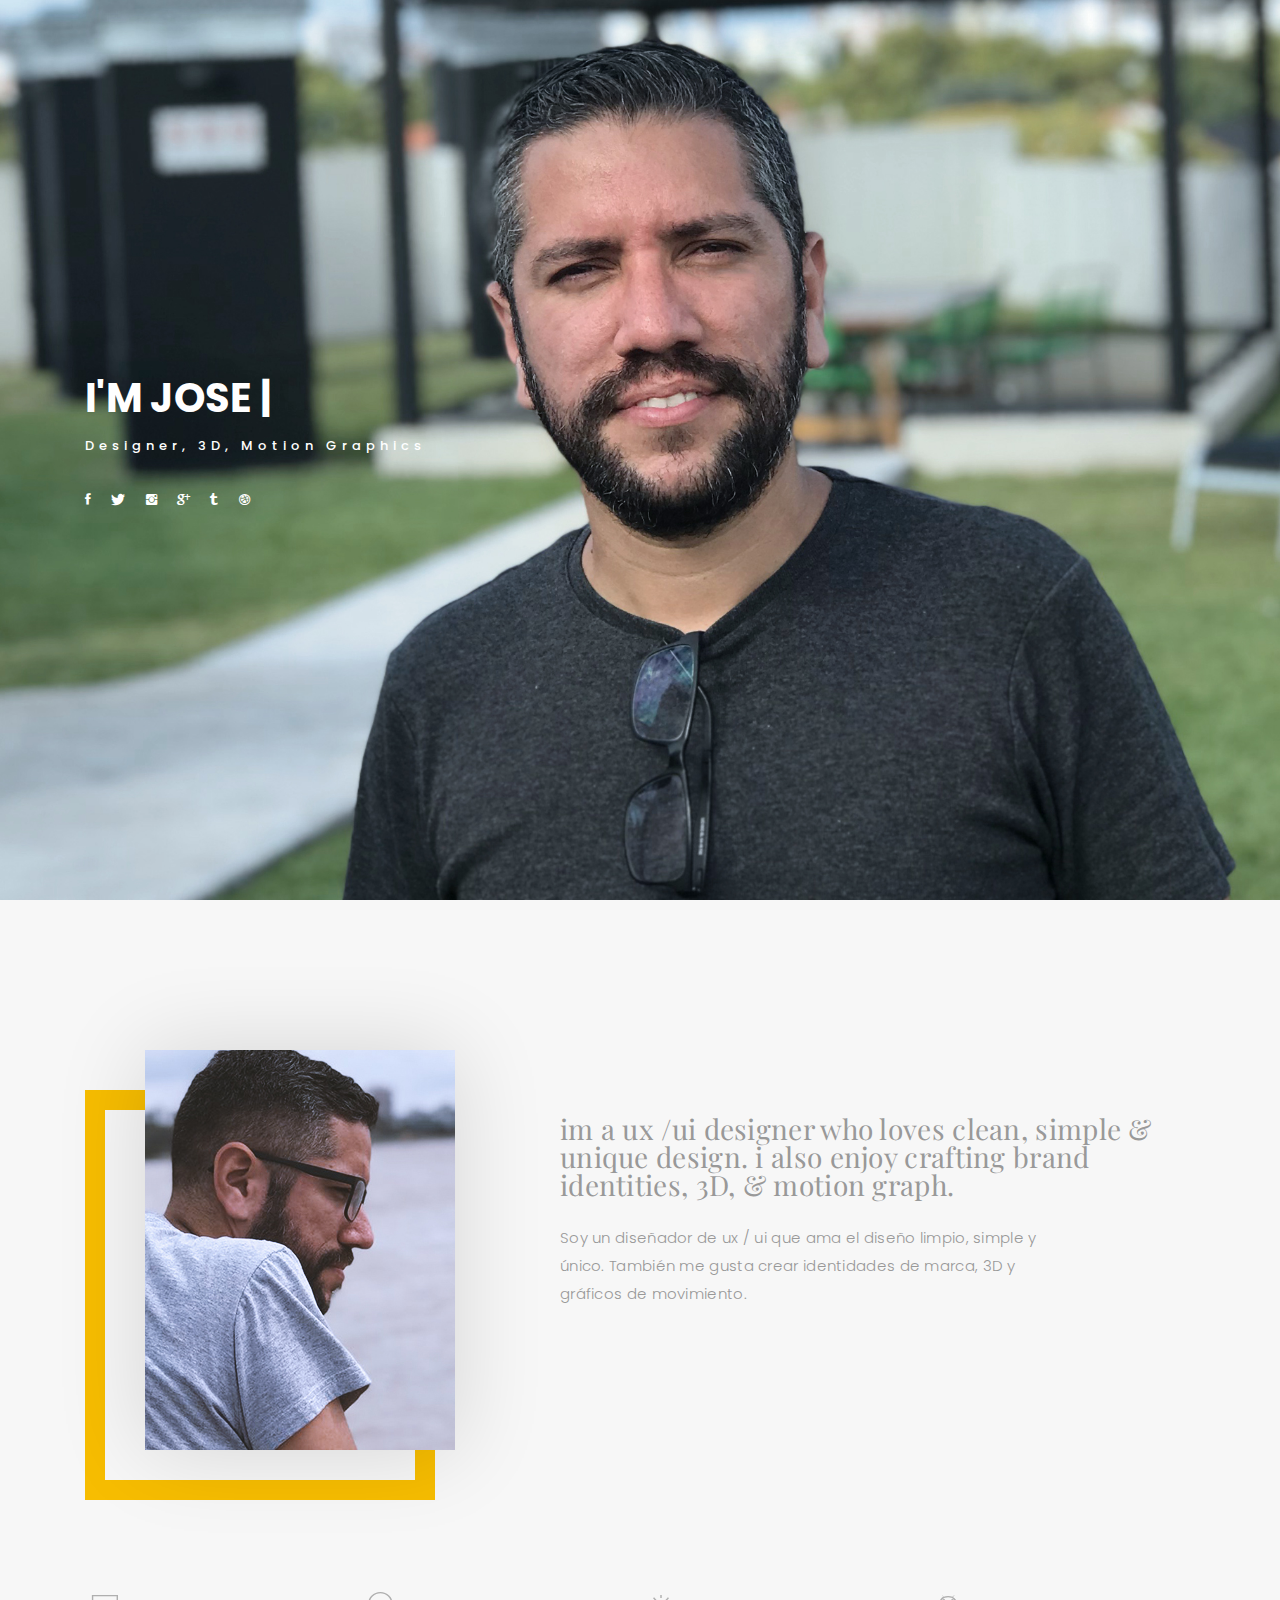
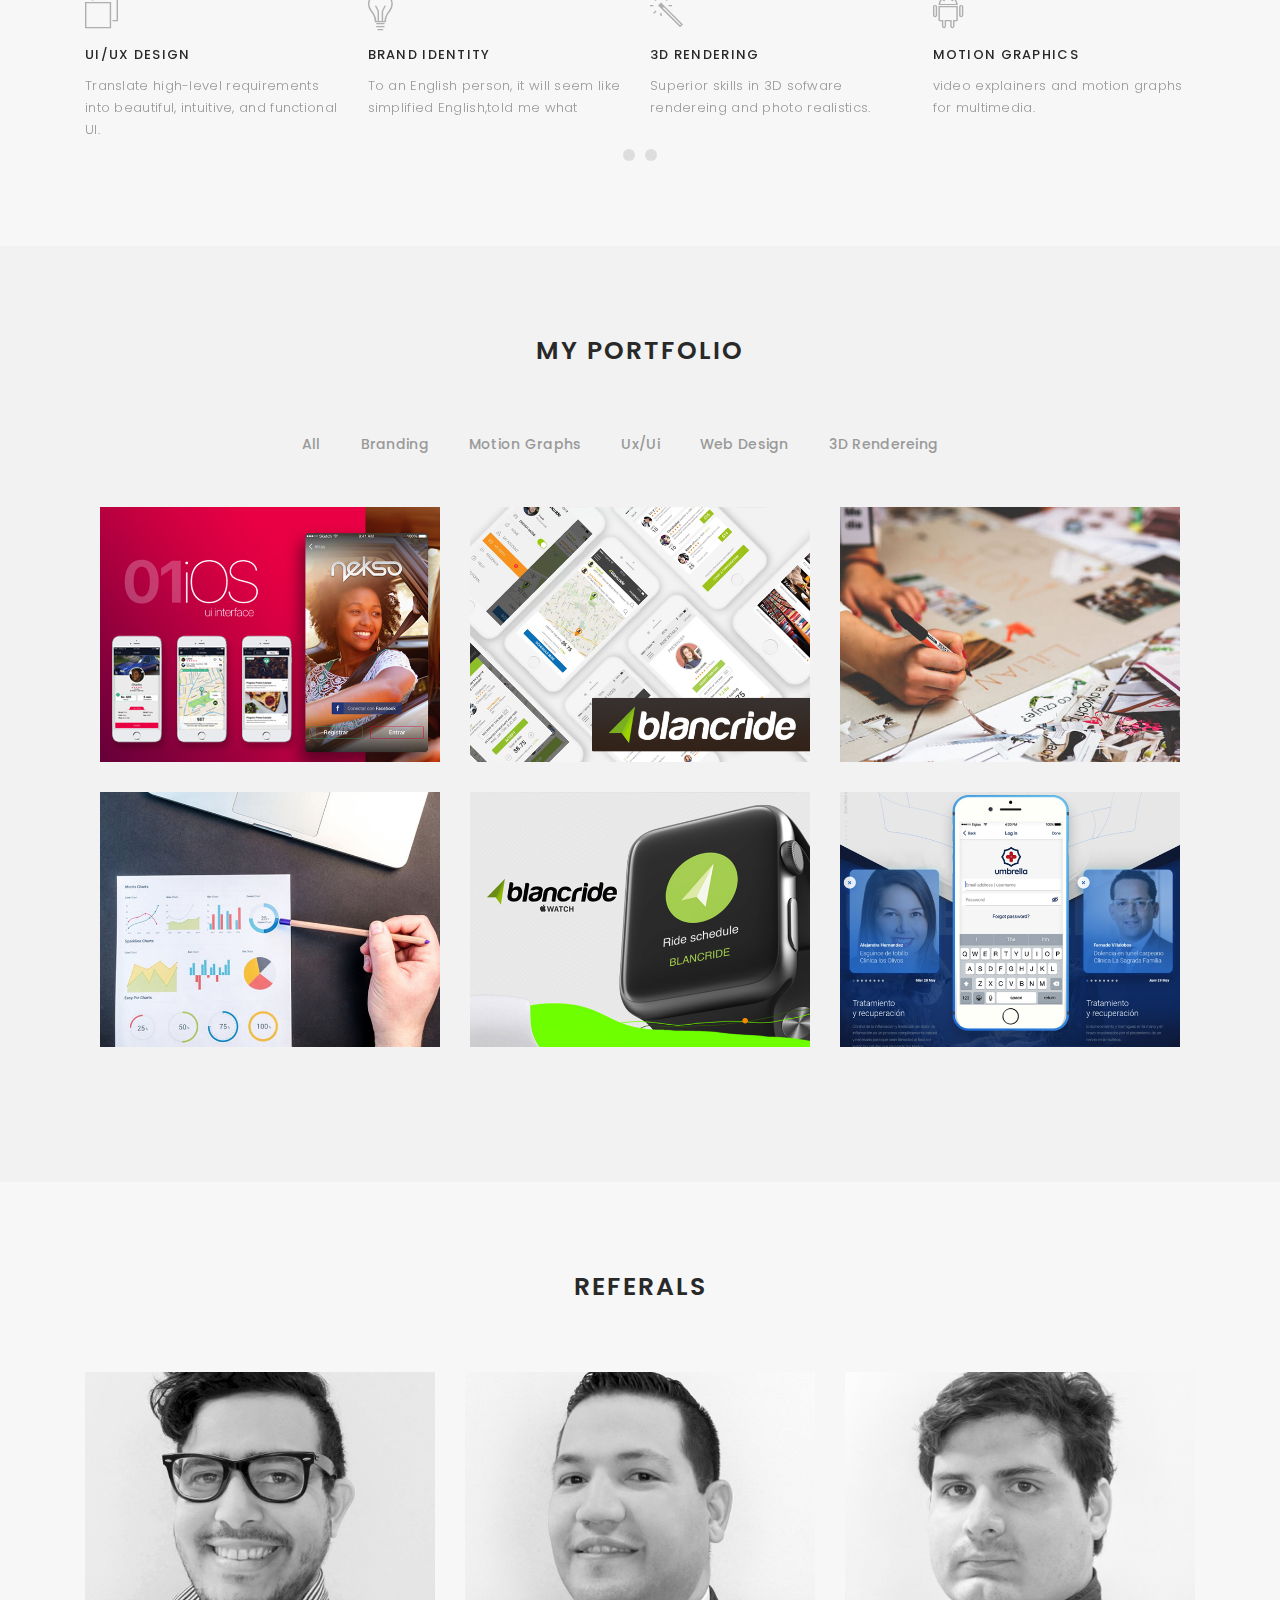
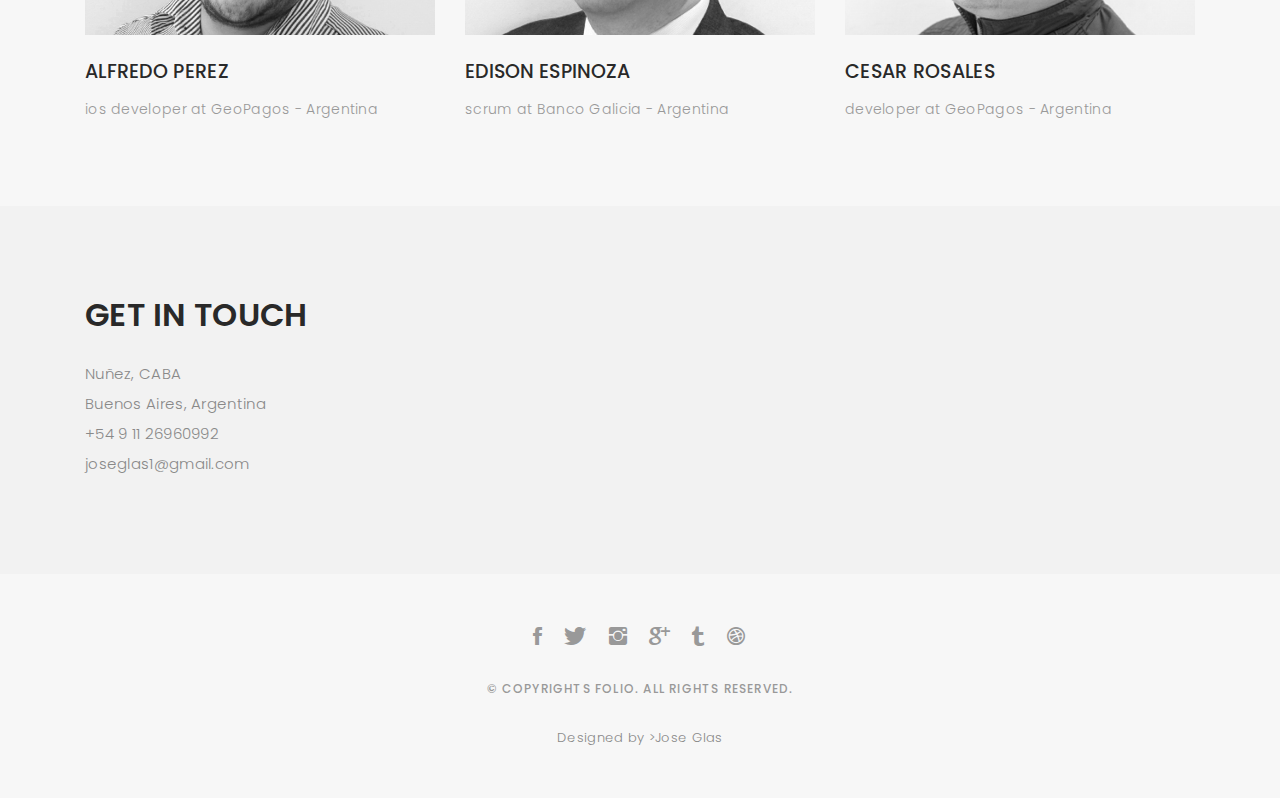
==== index.html @ 5d45247d "1" ====
<!DOCTYPE html>
<html lang="en">

<head>
  <!-- meta -->
  <meta charset="utf-8">
  <meta content="width=device-width, initial-scale=1.0" name="viewport">

  <title>Jose Glas - ::UX/UI::</title>
  <meta content="" name="keywords">
  <meta content="" name="description">

  <!-- Google Fonts -->
  <link href="https://fonts.googleapis.com/css?family=Poppins:300,300i,400,400i,500,500i,600,600i,700,700i|Playfair+Display:400,400i,700,700i,900,900i" rel="stylesheet">

  <!-- Bootstrap CSS File -->
  <link href="lib/bootstrap/css/bootstrap.min.css" rel="stylesheet">

  <!-- Libraries CSS Files -->
  <link href="lib/ionicons/css/ionicons.min.css" rel="stylesheet">
  <link href="lib/owlcarousel/assets/owl.carousel.min.css" rel="stylesheet">
  <link href="lib/magnific-popup/magnific-popup.css" rel="stylesheet">
  <link href="lib/hover/hover.min.css" rel="stylesheet">

  <!-- Main Stylesheet File -->
  <link href="css/style.css" rel="stylesheet">

  <!-- Responsive css -->
  <link href="css/responsive.css" rel="stylesheet">

  <!-- Favicon -->
  <link rel="shortcut icon" href="images/favicon.png">

  <!-- =======================================================
    Theme Name: Folio
    Theme URL: https://bootstrapmade.com/folio-bootstrap-portfolio-template/
    Author: BootstrapMade.com
    Author URL: https://bootstrapmade.com
  ======================================================= -->
</head>

<body>

  <!-- start section navbar -->
  <nav id="main-nav">
    <div class="row">
      <div class="container">

        <div class="logo">
          <a href="index.html"><img src="images/logo.png" alt="logo"></a>
        </div>

        <div class="responsive"><i data-icon="m" class="ion-navicon-round"></i></div>

        <ul class="nav-menu list-unstyled">
          <li><a href="#header" class="smoothScroll">Home</a></li>
          <li><a href="#about" class="smoothScroll">About</a></li>
          <li><a href="#portfolio" class="smoothScroll">Portfolio</a></li>
          <li><a href="#journal" class="smoothScroll">Referals</a></li>
          <li><a href="#contact" class="smoothScroll">Contact</a></li>
        </ul>

      </div>
    </div>
  </nav>
  <!-- End section navbar -->


  <!-- start section header -->
  <div id="header" class="home">

    <div class="container">
      <div class="header-content">
        <h1>I'm <span class="typed"></span></h1>
        <p>designer, 3D, motion graphics</p>

        <ul class="list-unstyled list-social">
          <li><a href="#"><i class="ion-social-facebook"></i></a></li>
          <li><a href="#"><i class="ion-social-twitter"></i></a></li>
          <li><a href="#"><i class="ion-social-instagram"></i></a></li>
          <li><a href="#"><i class="ion-social-googleplus"></i></a></li>
          <li><a href="#"><i class="ion-social-tumblr"></i></a></li>
          <li><a href="#"><i class="ion-social-dribbble"></i></a></li>
        </ul>
      </div>
    </div>
  </div>
  <!-- End section header -->


  <!-- start section about us -->
  <div id="about" class="paddsection">
    <div class="container">
      <div class="row justify-content-between">

        <div class="col-lg-4 ">
          <div class="div-img-bg">
            <div class="about-img">
              <img src="images/me.jpg" class="img-responsive" alt="me">
            </div>
          </div>
        </div>

        <div class="col-lg-7">
          <div class="about-descr">

            <p class="p-heading">im a ux /ui designer  who loves clean, simple & unique design. i also enjoy crafting brand identities, 3D, & motion graph. </p>
            <p class="separator">Soy un diseñador de ux / ui que ama el diseño limpio, simple y único. También me gusta crear identidades de marca, 3D y gráficos de movimiento.</p>

          </div>

        </div>
      </div>
    </div>
  </div>
  <!-- end section about us -->


  <!-- start section services -->
  <div id="services">
    <div class="container">

        <div class="services-carousel owl-theme">

          <div class="services-block">

            <i class="ion-ios-browsers-outline"></i>
            <span>UI/UX DESIGN</span>
            <p class="separator">Translate high-level requirements into beautiful, intuitive, and functional UI. </p>

          </div>

          <div class="services-block">

            <i class="ion-ios-lightbulb-outline"></i>
            <span>BRAND IDENTITY</span>
            <p class="separator">To an English person, it will seem like simplified English,told me what </p>

          </div>

          <div class="services-block">

            <i class="ion-ios-color-wand-outline"></i>
            <span>3D RENDERING</span>
            <p class="separator">Superior skills in 3D sofware rendereing and photo realistics. </p>

          </div>

          <div class="services-block">

            <i class="ion-social-android-outline"></i>
            <span>MOTION GRAPHICS</span>
            <p class="separator">video explainers and motion graphs for multimedia. </p>

          </div>

          <div class="services-block">

            <i class="ion-ios-analytics-outline"></i>
            <span>INDUSTRIAL DESIGN</span>
            <p class="separator"> Pieces of visual design prototypes and more. </p>

          <!-- </div>

          <div class="services-block">

            <i class="ion-ios-camera-outline"></i>
            <span>PHOTOGRAPHY</span>
            <p class="separator">To an English person, it will seem like simplified English,told me what </p> -->

          </div>

        </div>

    </div>

  </div>
  <!-- end section services -->


  <!-- start section portfolio -->
  <div id="portfolio" class="text-center paddsection">

    <div class="container">
      <div class="section-title text-center">
        <h2>My Portfolio</h2>
      </div>
    </div>

    <div class="container">
      <div class="row">
        <div class="col-md-12">

          <div class="portfolio-list">

            <ul class="nav list-unstyled" id="portfolio-flters">
              <li class="filter filter-active" data-filter=".all">all</li>
              <li class="filter" data-filter=".branding">branding</li>
              <li class="filter" data-filter=".mockups">motion graphs</li>
              <li class="filter" data-filter=".uikits">ux/ui</li>
              <li class="filter" data-filter=".webdesign">web design</li>
              <li class="filter" data-filter=".photography">3D rendereing</li>
            </ul>

          </div>

          <div class="portfolio-container">

            <div class="col-lg-4 col-md-6 portfolio-thumbnail all branding uikits webdesign">
              <a class="popup-img" href="images/portfolio/1.jpg">
                <img src="images/portfolio/1.jpg" alt="img">
              </a>
            </div>

            <div class="col-lg-4 col-md-6 portfolio-thumbnail all mockups uikits photography">
              <a class="popup-img" href="images/portfolio/2.jpg">
                <img src="images/portfolio/2.jpg"  alt="img">
              </a>
            </div>

            <div class="col-lg-4 col-md-6 portfolio-thumbnail all branding webdesig photographyn">
              <a class="popup-img" href="images/portfolio/3.jpg">
                <img src="images/portfolio/3.jpg" alt="img">
              </a>
            </div>

            <div class="col-lg-4 col-md-6 portfolio-thumbnail all mockups webdesign photography">
              <a class="popup-img" href="images/portfolio/4.jpg">
                <img src="images/portfolio/4.jpg" alt="img">
              </a>
            </div>

            <div class="col-lg-4 col-md-6 portfolio-thumbnail all branding uikits photography">
              <a class="popup-img" href="images/portfolio/5.jpg">
                <img src="images/portfolio/5.jpg" alt="img">
              </a>
            </div>

            <div class="col-lg-4 col-md-6 portfolio-thumbnail all mockups uikits webdesign">
              <a class="popup-img" href="images/portfolio/6.jpg">
                <img src="images/portfolio/6.jpg" alt="img">
              </a>
            </div>

          </div>
        </div>
      </div>
    </div>

  </div>
  <!-- End section portfolio -->


  <!-- start section journal -->
  <div id="journal" class="text-left paddsection">

    <div class="container">
      <div class="section-title text-center">
        <h2>REFERALS</h2>
      </div>
    </div>

    <div class="container">
      <div class="journal-block">
        <div class="row">

          <div class="col-lg-4 col-md-6">
            <div class="journal-info">

              <a href="blog-single.html"><img src="images/blog-post-1.jpg" class="img-responsive" alt="img"></a>

              <div class="journal-txt">

                <h4><a href="blog-single.html">ALFREDO PEREZ</a></h4>
                <p class="separator">ios developer at GeoPagos - Argentina
                </p>

              </div>

            </div>
          </div>

          <div class="col-lg-4 col-md-6">
            <div class="journal-info">

              <a href="blog-single.html"><img src="images/blog-post-2.jpg" class="img-responsive" alt="img"></a>

              <div class="journal-txt">

                <h4><a href="blog-single.html">EDISON ESPINOZA</a></h4>
                <p class="separator">scrum at Banco Galicia - Argentina
                </p>

              </div>

            </div>
          </div>

          <div class="col-lg-4 col-md-6">
            <div class="journal-info">

              <a href="blog-single.html"><img src="images/blog-post-3.jpg" class="img-responsive" alt="img"></a>

              <div class="journal-txt">

                <h4><a href="blog-single.html">CESAR ROSALES</a></h4>
                <p class="separator">developer at GeoPagos - Argentina
                </p>

              </div>

            </div>
          </div>

        </div>
      </div>
    </div>

  </div>
  <!-- End section journal -->


  <!-- start sectoion contact -->
  <div id="contact" class="paddsection">
    <div class="container">
      <div class="contact-block1">
        <div class="row">

          <div class="col-lg-6">
            <div class="contact-contact">

              <h2 class="mb-30">GET IN TOUCH</h2>

              <ul class="contact-details">
                <li><span>Nuñez, CABA</span></li>
                <li><span>Buenos Aires, Argentina </span></li>
                <li><span>+54 9 11 26960992</span></li>
                <li><span>joseglas1@gmail.com</span></li>
              </ul>

            </div>
          </div>

          <!-- <div class="col-lg-6">
            <form action="" method="post" role="form" class="contactForm">
              <div class="row">

                <div id="sendmessage">Your message has been sent. Thank you!</div>
                <div id="errormessage"></div>

                <div class="col-lg-6">
                  <div class="form-group contact-block1">
                    <input type="text" name="name" class="form-control" id="name" placeholder="Your Name" data-rule="minlen:4" data-msg="Please enter at least 4 chars" />
                    <div class="validation"></div>
                  </div>
                </div>

                <div class="col-lg-6">
                  <div class="form-group">
                    <input type="email" class="form-control" name="email" id="email" placeholder="Your Email" data-rule="email" data-msg="Please enter a valid email" />
                    <div class="validation"></div>
                  </div>
                </div>

                <div class="col-lg-12">
                  <div class="form-group">
                    <input type="text" class="form-control" name="subject" id="subject" placeholder="Subject" data-rule="minlen:4" data-msg="Please enter at least 8 chars of subject" />
                    <div class="validation"></div>
                  </div>
                </div>

                <div class="col-lg-12">
                  <div class="form-group">
                    <textarea class="form-control" name="message" rows="12" data-rule="required" data-msg="Please write something for us" placeholder="Message"></textarea>
                    <div class="validation"></div>
                  </div>
                </div>

                <div class="col-lg-12">
                  <input type="submit" class="btn btn-defeault btn-send" value="Send message">
                </div> -->

              </div>
            </form>
          </div>
        </div>
      </div>
    </div>
  </div>
  <!-- start sectoion contact -->


  <!-- start section footer -->
  <div id="footer" class="text-center">
    <div class="container">
      <div class="socials-media text-center">

        <ul class="list-unstyled">
          <li><a href="#"><i class="ion-social-facebook"></i></a></li>
          <li><a href="#"><i class="ion-social-twitter"></i></a></li>
          <li><a href="#"><i class="ion-social-instagram"></i></a></li>
          <li><a href="#"><i class="ion-social-googleplus"></i></a></li>
          <li><a href="#"><i class="ion-social-tumblr"></i></a></li>
          <li><a href="#"><i class="ion-social-dribbble"></i></a></li>
        </ul>

      </div>

      <p>&copy; Copyrights Folio. All rights reserved.</p>

      <div class="credits">
        <!--
          All the links in the footer should remain intact.
          You can delete the links only if you purchased the pro version.
          Licensing information: https://bootstrapmade.com/license/
          Purchase the pro version with working PHP/AJAX contact form: https://bootstrapmade.com/buy/?theme=Folio
        -->
        Designed by >Jose Glas</a>
      </div>

    </div>
  </div>
  <!-- End section footer -->

  <!-- JavaScript Libraries -->
  <script src="lib/jquery/jquery.min.js"></script>
  <script src="lib/jquery/jquery-migrate.min.js"></script>
  <script src="lib/bootstrap/js/bootstrap.bundle.min.js"></script>
  <script src="lib/typed/typed.js"></script>
  <script src="lib/owlcarousel/owl.carousel.min.js"></script>
  <script src="lib/magnific-popup/magnific-popup.min.js"></script>
  <script src="lib/isotope/isotope.pkgd.min.js"></script>

  <!-- Contact Form JavaScript File -->
  <script src="contactform/contactform.js"></script>

  <!-- Template Main Javascript File -->
  <script src="js/main.js"></script>

</body>

</html>
---- css/style.css ----
/*
  Theme Name: Folio
  Theme URL: https://bootstrapmade.com/folio-bootstrap-portfolio-template/
  Author: BootstrapMade.com
  Author URL: https://bootstrapmade.com
*/

/*  General Styling
/*-----------------------------------------------------------------------------------*/

body {
  background: #f2f2f2;
  color: #898989;
  font-family: 'Poppins', helvetica;
  font-size: 15px;
  font-weight: 300;
  line-height: 20px;
  letter-spacing: 0.02em;
  overflow-x: hidden;
  margin: 0 auto;
  padding: 0;
  -moz-box-sizing: border-box;
  -ms-box-sizing: border-box;
  -o-box-sizing: border-box;
  -webkit-box-sizing: border-box;
  box-sizing: border-box;
}

h1, h2, h3, h4, h5, h6 {
  margin: 0;
}

h2 {
  color: #292929;
  font-weight: 600;
}

h4 {
  color: #292929;
  font-size: 14px;
  font-weight: 600;
}

a {
  color: #292929;
  text-decoration: none !important;
  -moz-transition: all 0.5s ease-in-out 0s;
  -ms-transition: all 0.5s ease-in-out 0s;
  -o-transition: all 0.5s ease-in-out 0s;
  -webkit-transition: all 0.5s ease-in-out 0s;
  transition: all 0.5s ease-in-out 0s;
}

a:hover {
  -moz-transition: all 0.5s ease-in-out 0s;
  -ms-transition: all 0.5s ease-in-out 0s;
  -o-transition: all 0.5s ease-in-out 0s;
  -webkit-transition: all 0.5s ease-in-out 0s;
  transition: all 0.5s ease-in-out 0s;
}

a:hover, a:focus {
  color: f7bd01e;
  text-decoration: underline;
}

nav ul li a {
  padding: 2px 0 0 0;
  position: relative;
  display: block;
  font-size: 12px;
  color: #999999;
  letter-spacing: 0.1em;
  font-weight: 500;
  line-height: 14px;
  text-transform: uppercase;
  -moz-transition: all 0.5s ease-in-out 0s;
  -ms-transition: all 0.5s ease-in-out 0s;
  -o-transition: all 0.5s ease-in-out 0s;
  -webkit-transition: all 0.5s ease-in-out 0s;
  transition: all 0.5s ease-in-out 0s;
}

p {
  margin: 25px 0;
  padding: 0;
  font-size: 15px;
  color: #999999;
  line-height: 28px;
}

::-moz-selection {
  background: f7bd01e;
  color: #fff;
}

::selection {
  background: f7bd01e;
  color: #fff;
}

.btn {
  background: #333;
  border: medium none;
  border-radius: 0;
  color: #fff;
  font-size: 12px;
  height: 50px;
  line-height: 50px;
  padding: 0 30px;
  text-transform: uppercase;
}

.btn:hover, .btn:focus {
  color: #fff;
}

.padDiv {
  padding: 30px 20px;
}

.section-title {
  margin-bottom: 70px;
}

.section-title h2 {
  font-size: 25px;
  letter-spacing: 2px;
  text-transform: uppercase;
}

.form-control {
  background-color: transparent;
  border: 1px solid #999;
  border-radius: 0;
  color: #999999;
  font-size: 12px;
  font-weight: 500;
  height: 50px;
  letter-spacing: 0.1em;
  padding-left: 10px;
  margin: 0 0 25px 0;
  line-height: 14px;
  text-transform: uppercase;
}

.form-control:focus {
  box-shadow: none;
  outline: 0 none;
}

.paddsection {
  padding-top: 90px;
  padding-bottom: 90px;
}

.paddsections {
  padding-top: 90px;
  padding-bottom: 90px !important;
}

.hvr-shutter-in-horizontal::before {
  background: #333;
}

.hvr-shutter-in-horizontal:hover {
  background: f7bd01e;
}

.mb-30 {
  margin-bottom: 30px;
}

/*-----------------------------------------------------------------------------------*/
/*  Navbar Top
/*-----------------------------------------------------------------------------------*/

nav {
  position: fixed;
  background: #fff;
  z-index: 1000;
  width: 100%;
  padding: 20px;
  display: none;
  -webkit-box-shadow: 0px 2px 92px 0px rgba(0, 0, 0, 0.18);
  -moz-box-shadow: 0px 2px 92px 0px rgba(0, 0, 0, 0.18);
  box-shadow: 0px 2px 92px 0px rgba(0, 0, 0, 0.18);
}

.nav-menu {
  float: right;
  line-height: 32px;
  margin-bottom: 0;
  padding-top: 16px;
}

nav ul li {
  float: left;
  margin-right: 15px;
  font-family: 'Poppins', sans-serif;
  font-size: 14px;
  margin-left: 40px;
}

nav ul li a {
  padding: 2px 0 0 0;
  position: relative;
  display: block;
  font-size: 14px;
  color: #999999;
  font-family: 'Poppins', helvetica;
  font-weight: 500;
  line-height: 16px;
  text-transform: uppercase;
  letter-spacing: 0.02em;
  text-transform: capitalize;
}

.logo {
  float: left;
}

.logo img {
  width: 100px;
  height: 60px;
}

.responsive {
  display: none;
  font-size: 23px;
}

.active {
  color: #afafaf;
}

/*----------------------------------------------------------------------------------*/
/*  Header
/*-----------------------------------------------------------------------------------*/

#header {
  background: url("../images/home-bg.jpg") repeat scroll center center / cover;
  height: 100vh;
  width: 100%;
}


#header .header-content {
  height: 100vh;
  text-align: left;
  width: 100%;
  display: flex;
  justify-content: center;
  flex-direction: column;
}

.header-content h1 {
  font-size: 40px;
  font-weight: 700;
  margin-bottom: 10px;
  text-transform: uppercase;
  color: #fff;
}

.header-content p {
  font-size: 13px;
  letter-spacing: 5px;
  margin-top: 0;
  margin-bottom: 30px;
  text-transform: capitalize;
  color: #fff;
  font-weight: 500;
}

.header-content .list-social li {
  float: left;
  margin-right: 20px;
}

.header-content .list-social li i {
  color: #fff;
  font-size: 15px;
}

/*-----------------------------------------------------------------------------------*/
/*  Aout-us
/*-----------------------------------------------------------------------------------*/

#about {
  width: 100%;
  height: auto;
  background: #f7f7f7;
  padding-top: 190px;
}

#about .div-img-bg {
  padding-bottom: 30px;
  border: 20px solid #f7bd01;
}

#about .div-img-bg .about-img img {
  width: 100%;
  box-shadow: 0px 0px 85px 0px rgba(0, 0, 0, 0.14);
  margin-top: -60px;
  margin-left: 40px;
  height: 400px;
  object-fit: cover;
}

#about .about-descr .p-heading {
  font-family: 'Playfair Display', serif;
  font-size: 28px;
  text-align: left;
}

#about .about-descr .separator {
  max-width: 80%;
  margin-bottom: 0;
  text-align: left;
}

/*-----------------------------------------------------------------------------------*/
/*   Services
/*-----------------------------------------------------------------------------------*/

#services {
  background: #f7f7f7;
  position: relative;
  padding-bottom: 80px;
}

.owl-item {
  float: left;
}
.services-block span {
  margin: 10px 0;
  position: relative;
  font-size: 13px;
  color: #292929;
  letter-spacing: 0.1em;
  font-weight: 500;
  text-transform: uppercase;
  display: block;
}

.services-block .separator {
  margin: 0;
  font-size: 13px;
  line-height: 22px;
}

.services-block i {
  font-size: 44px;
  color: f7bd01e;
  line-height: 44px;
}


.services-carousel  .owl-stage-outer {
  overflow: hidden;
}

.services-carousel .owl-dots {
  margin-top: 5px;
  text-align: center;
}

.services-carousel .owl-dot {
  display: inline-block;
  margin: 0 5px;
  width: 12px !important;
  height: 12px !important;
  border-radius: 50%;
  border: 0;
  padding: 0 !important;
  background-color: #ddd;
  cursor: pointer;
}

.services-carousel .owl-dot.active {
  background-color: f7bd01e;
}

.owl-nav {
  display: none;
}


/*-----------------------------------------------------------------------------------*/
/*  Portfolio
/*-----------------------------------------------------------------------------------*/

#portfolio {
  position: relative;
  padding-bottom: 50px;
}

#portfolio .portfolio-list {
  margin-bottom: 50px;
}

#portfolio .portfolio-list .nav {
  display: inline-block;
  margin: 0;
}

#portfolio .portfolio-list .nav li {
  margin: 0 40px 0 0;
  float: left;
  font-size: 14px;
  color: #999999;
  line-height: 16px;
  cursor: pointer;
  font-family: 'Poppins', helvetica;
  font-weight: 500;
  letter-spacing: 0.02em;
  text-transform: capitalize;
  -moz-transition: all 0.5s ease-in-out 0s;
  -ms-transition: all 0.5s ease-in-out 0s;
  -o-transition: all 0.5s ease-in-out 0s;
  -webkit-transition: all 0.5s ease-in-out 0s;
  transition: all 0.5s ease-in-out 0s;
}

#portfolio .portfolio-list .nav li:hover, #portfolio .portfolio-list .nav li.filter-active  {
  color: f7bd01e;
  -moz-transition: all 0.5s ease-in-out 0s;
  -ms-transition: all 0.5s ease-in-out 0s;
  -o-transition: all 0.5s ease-in-out 0s;
  -webkit-transition: all 0.5s ease-in-out 0s;
  transition: all 0.5s ease-in-out 0s;
}

#portfolio .portfolio-container {
  display: inline-block;
  margin-bottom: 50px;
  width: 100%;
}

.portfolio-thumbnail {
  margin-bottom: 30px;
  overflow: hidden;
}

.portfolio-thumbnail img {
  max-width: 100%;
}

/*-----------------------------------------------------------------------------------*/
/*  Journal
/*-----------------------------------------------------------------------------------*/

#journal,  #journal-blog {
  height: auto;
  width: 100%;
  background: #f7f7f7;
  padding-bottom: 60px;
  position: relative;
}

#journal-blog {
  background: #fff;
  padding-bottom: 30px;
}

#journal .journal-block {
  display: inline-block;
  height: auto;
  width: 100%;
}

#journal .journal-block .journal-info {
  position: relative;
}

.journal-block .journal-info img {
  max-width: 100%;
}

.journal-block .journal-info .journal-txt {
  padding: 25px 0px;
  position: relative;
}

.journal-block .journal-info .journal-txt h4 a {
  display: block;
  font-size: 19px;
  line-height: 24px;
  margin: 0 0 13px 0;
  font-weight: 500;
  color: #292929;
  -moz-transition: all 0.5s ease-in-out 0s;
  -ms-transition: all 0.5s ease-in-out 0s;
  -o-transition: all 0.5s ease-in-out 0s;
  -webkit-transition: all 0.5s ease-in-out 0s;
  transition: all 0.5s ease-in-out 0s;
}

.journal-block .journal-info .journal-txt h4 a:hover {
  color: f7bd01e;
  -moz-transition: all 0.5s ease-in-out 0s;
  -ms-transition: all 0.5s ease-in-out 0s;
  -o-transition: all 0.5s ease-in-out 0s;
  -webkit-transition: all 0.5s ease-in-out 0s;
  transition: all 0.5s ease-in-out 0s;
}

.journal-block .journal-info .journal-txt p {
  margin: 0;
  font-size: 14px;
  line-height: 24px;
}

/*-----------------------------------------------------------------------------------*/
/*  Contact
/*-----------------------------------------------------------------------------------*/

#contact {
  height: auto;
  width: 100%;
}

.contact-details {
  list-style: none;
  margin: 0;
  padding: 0;
}

.contact-details li {
  padding-bottom: 10px;
}

#contact input, #contact textarea {
  width: 100%;
}


#contact  #sendmessage {
  color: #18d26e;
  border: 1px solid #18d26e;
  display: none;
  text-align: center;
  padding: 15px;
  font-weight: 600;
  margin: 15px;
}

#contact  #errormessage {
  color: red;
  display: none;
  border: 1px solid red;
  text-align: center;
  padding: 15px;
  font-weight: 600;
  margin: 15px;
}

#contact #sendmessage.show, #contact #errormessage.show, #contact .show {
  display: block;
}

#contact .validation {
  color: red;
  display: none;
  margin: 0 0 20px;
  font-weight: 400;
  font-size: 13px;
}

/*-----------------------------------------------------------------------------------*/
/*  Footer
/*-----------------------------------------------------------------------------------*/

#footer {
  background: #f7f7f7;
  padding-top: 50px;
  padding-bottom: 50px;
}

#footer .socials-media {
  width: 100%;
}

#footer .socials-media ul {
  display: inline-block;
  float: none;
  margin: 0 0 20px 0;
}

#footer .socials-media ul li {
  float: left;
  margin-left: 10px;
  margin-right: 10px;
}

#footer .socials-media ul li a {
  font-size: 24px;
  color: #999;
  letter-spacing: 0.1em;
  font-weight: 500;
  background: transparent;
  text-transform: uppercase;
  -moz-transition: all 0.5s ease-in-out 0s;
  -ms-transition: all 0.5s ease-in-out 0s;
  -o-transition: all 0.5s ease-in-out 0s;
  -webkit-transition: all 0.5s ease-in-out 0s;
  transition: all 0.5s ease-in-out 0s;
}

#footer .socials-media ul li a:hover {
  color: #f7bd01;
  -moz-transition: all 0.5s ease-in-out 0s;
  -ms-transition: all 0.5s ease-in-out 0s;
  -o-transition: all 0.5s ease-in-out 0s;
  -webkit-transition: all 0.5s ease-in-out 0s;
  transition: all 0.5s ease-in-out 0s;
}

#footer p {
  font-size: 12px;
  letter-spacing: 0.1em;
  font-weight: 500;
  margin-top: 0;
  text-transform: uppercase;
}

.credits {
  font-size: 13px;
}
---- css/responsive.css ----
/** Width between 1200x to 0
 *  ~~~~~~~~~~~~~~~~~~~~~~~~~~~~~~~~~~~~
 */

@media (min-width: 1200px) {

}

/** Width between 992px to 1199px
 *  ~~~~~~~~~~~~~~~~~~~~~~~~~~~~~~~~~~~~
 */

@media (min-width: 992px) and (max-width: 1199px) {

}

/** Width between 768px to 991px
 *  ~~~~~~~~~~~~~~~~~~~~~~~~~~~~~~~~~~~~
 */

@media (min-width: 768px) and (max-width: 991px) {
  /* Navbar */
  nav {
    padding: 10px 15px;
  }
  .nav-menu {
    margin-top: 40px;
    display: none;
    float: none;
    width: 100%;
  }
  .nav-menu li {
    float: none;
    width: 100%;
    text-align: center;
    border-top: 1px solid #f7f7f7;
    line-height: 45px;
    margin-left: 0;
    padding-top: 10px;
    padding-bottom: 10px;
  }
  .responsive {
    float: right;
    padding-top: 15px;
    display: block;
  }
  /* About */
  .head-info .header-content .cmaster h1 {
    font-size: 32px;
  }
  #about .div-img-bg {
    padding: 0;
  }
  #about .div-img-bg .about-img img {
    margin-top: 0%;
    margin-left: calc(0% - 0px);
  }
  #about .about-descr .p-heading {
    font-size: 20px;
  }
  #about .about-descr .separator {
    max-width: 100%;
    margin-bottom: 0;
  }
  /* portfolio */
  #portfolio .portfolio-list .nav li {
    float: none;
    margin: 20px;
    display: inline-block;
  }
  /* journal */
  #journal .journal-block .journal-info {
    margin-bottom: 30px;
  }
  /* Contact */
  .contact-contact {
    margin-bottom: 30px;
  }
  /* Footer */
  #footer .socials-media ul li {
    margin-right: 0;
    margin-left: 0;
    float: none;
    display: inline-block;
  }
}

/** Width between 767px to 0
 *  ~~~~~~~~~~~~~~~~~~~~~~~~~~~~~~~~~~~~
 */

@media (max-width: 767px) {
  /* Navbar */
  nav {
    padding: 20px 15px;
  }
  .nav-menu {
    margin-top: 40px;
    display: none;
    float: none;
    width: 100%;
  }
  .nav-menu li {
    float: none;
    width: 100%;
    text-align: center;
    border-top: 1px solid #f7f7f7;
    line-height: 45px;
    margin-left: 0;
    padding-top: 10px;
    padding-bottom: 10px;
  }
  .responsive {
    float: right;
    padding-top: 15px;
    display: block;
  }
  /* About */
  .head-info .header-content h1 {
    font-size: 32px;
  }
  #about .div-img-bg {
    padding: 0;
  }
  #about .div-img-bg .about-img img {
    margin-top: 0%;
    margin-left: calc(0% - 0px);
  }
  #about .about-descr .p-heading {
    font-size: 20px;
  }
  #about .about-descr .separator {
    max-width: 100%;
    margin-bottom: 0;
  }
  /* portfolio */
  #portfolio .portfolio-list .nav li {
    float: none;
    margin: 20px;
    display: inline-block;
  }
  /* journal */
  #journal .journal-block .journal-info {
    margin-bottom: 30px;
  }
  /* Contact */
  .contact-contact {
    margin-bottom: 30px;
  }
  /* Footer */
  #footer .socials-media ul li {
    margin-right: 0;
    margin-left: 0;
    float: none;
    display: inline-block;
  }
}

/** Width between 600px to 0
 *  ~~~~~~~~~~~~~~~~~~~~~~~~~~~~~~~~~~~~
 */

@media (max-width: 600px) {
  /* Navbar */
  nav {
    padding: 20px 15px;
  }
  .nav-menu {
    margin-top: 40px;
    display: none;
    float: none;
    width: 100%;
  }
  .nav-menu li {
    float: none;
    width: 100%;
    text-align: center;
    border-top: 1px solid #f7f7f7;
    line-height: 45px;
    margin-left: 0;
    padding-top: 10px;
    padding-bottom: 10px;
  }
  .responsive {
    float: right;
    padding-top: 15px;
    display: block;
  }
  /* About */
  .head-info .header-content h1 {
    font-size: 32px;
  }
  #about .div-img-bg {
    padding: 0;
  }
  #about .div-img-bg .about-img img {
    margin-top: 0%;
    margin-left: calc(0% - 0px);
  }
  #about .about-descr .p-heading {
    font-size: 20px;
  }
  #about .about-descr .separator {
    max-width: 100%;
    margin-bottom: 0;
  }
  /* portfolio */
  #portfolio .portfolio-list .nav li {
    float: none;
    margin: 10px;
    display: inline-block;
  }
  /* journal */
  #journal .journal-block .journal-info {
    margin-bottom: 30px;
  }
  /* Contact */
  .contact-contact {
    margin-bottom: 30px;
  }
  /* Footer */
  #footer .socials-media ul li {
    margin-right: 0;
    margin-left: 0;
    float: none;
    display: inline-block;
  }
}

/** Width between 480px to 0
 *  ~~~~~~~~~~~~~~~~~~~~~~~~~~~~~~~~~~~~
 */

@media (max-width: 480px) {
  /* Navbar */
  nav {
    padding: 20px 15px;
  }
  .nav-menu {
    margin-top: 40px;
    display: none;
    float: none;
    width: 100%;
  }
  .nav-menu li {
    float: none;
    width: 100%;
    text-align: center;
    border-top: 1px solid #f7f7f7;
    line-height: 45px;
    margin-left: 0;
    padding-top: 10px;
    padding-bottom: 10px;
  }
  .responsive {
    float: right;
    padding-top: 15px;
    display: block;
  }
  /* About */
  .head-info .header-content h1 {
    font-size: 32px;
  }
  #about .div-img-bg {
    padding: 0;
  }
  #about .div-img-bg .about-img img {
    margin-top: 0%;
    margin-left: calc(0% - 0px);
  }
  #about .about-descr .p-heading {
    font-size: 20px;
  }
  #about .about-descr .separator {
    max-width: 100%;
    margin-bottom: 0;
  }
  /* portfolio */
  #portfolio .portfolio-list .nav li {
    float: none;
    margin: 20px;
  }
  /* journal */
  #journal .journal-block .journal-info {
    margin-bottom: 30px;
  }
  /* Contact */
  .contact-contact {
    margin-bottom: 30px;
  }
  /* Footer */
  #footer .socials-media ul li {
    margin-right: 0;
    margin-left: 0;
    float: none;
    display: inline-block;
  }
}

/** Width between 320px to 0
 *  ~~~~~~~~~~~~~~~~~~~~~~~~~~~~~~~~~~~~
 */

@media (max-width: 320px) {
  /* Navbar */
  nav {
    padding: 20px 15px;
  }
  .nav-menu {
    margin-top: 40px;
    display: none;
    float: none;
    width: 100%;
  }
  .nav-menu li {
    float: none;
    width: 100%;
    text-align: center;
    border-top: 1px solid #f7f7f7;
    line-height: 45px;
    margin-left: 0;
    padding-top: 10px;
    padding-bottom: 10px;
  }
  .responsive {
    float: right;
    padding-top: 15px;
    display: block;
  }
  /* About */
  .head-info .header-content h1 {
    font-size: 32px;
  }
  #about .div-img-bg {
    padding: 0;
  }
  #about .div-img-bg .about-img img {
    margin-top: 0%;
    margin-left: calc(0% - 0px);
  }
  #about .about-descr .p-heading {
    font-size: 20px;
  }
  #about .about-descr .separator {
    max-width: 100%;
    margin-bottom: 0;
  }
  /* portfolio */
  #portfolio .portfolio-list .nav li {
    float: none;
    margin: 20px;
  }
  /* journal */
  #journal .journal-block .journal-info {
    margin-bottom: 30px;
  }
  /* Contact */
  .contact-contact {
    margin-bottom: 30px;
  }
  /* Footer */
  #footer .socials-media ul li {
    margin-right: 0;
    margin-left: 0;
    float: none;
    display: inline-block;
  }
  /* Single page */
  .entry-comments-body span {
    display: inline-block;
    margin-right: 0;
  }
}
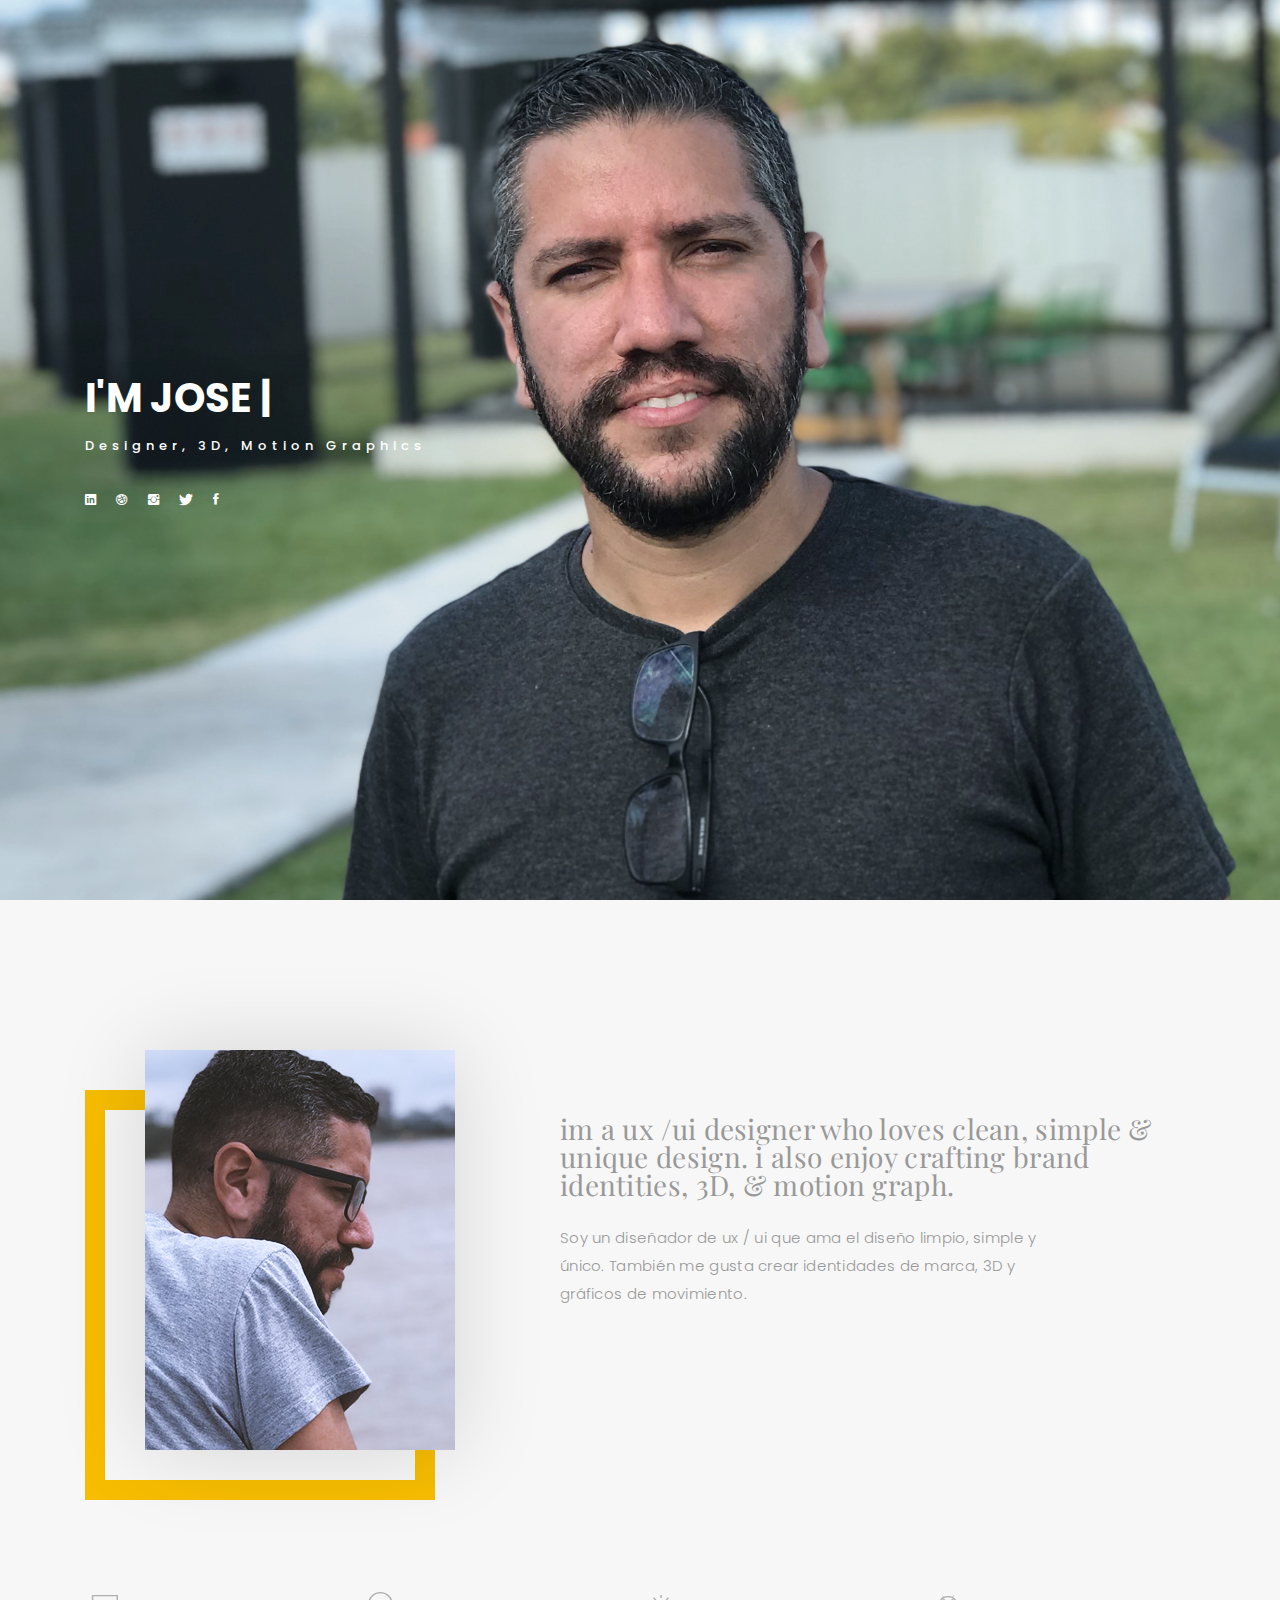
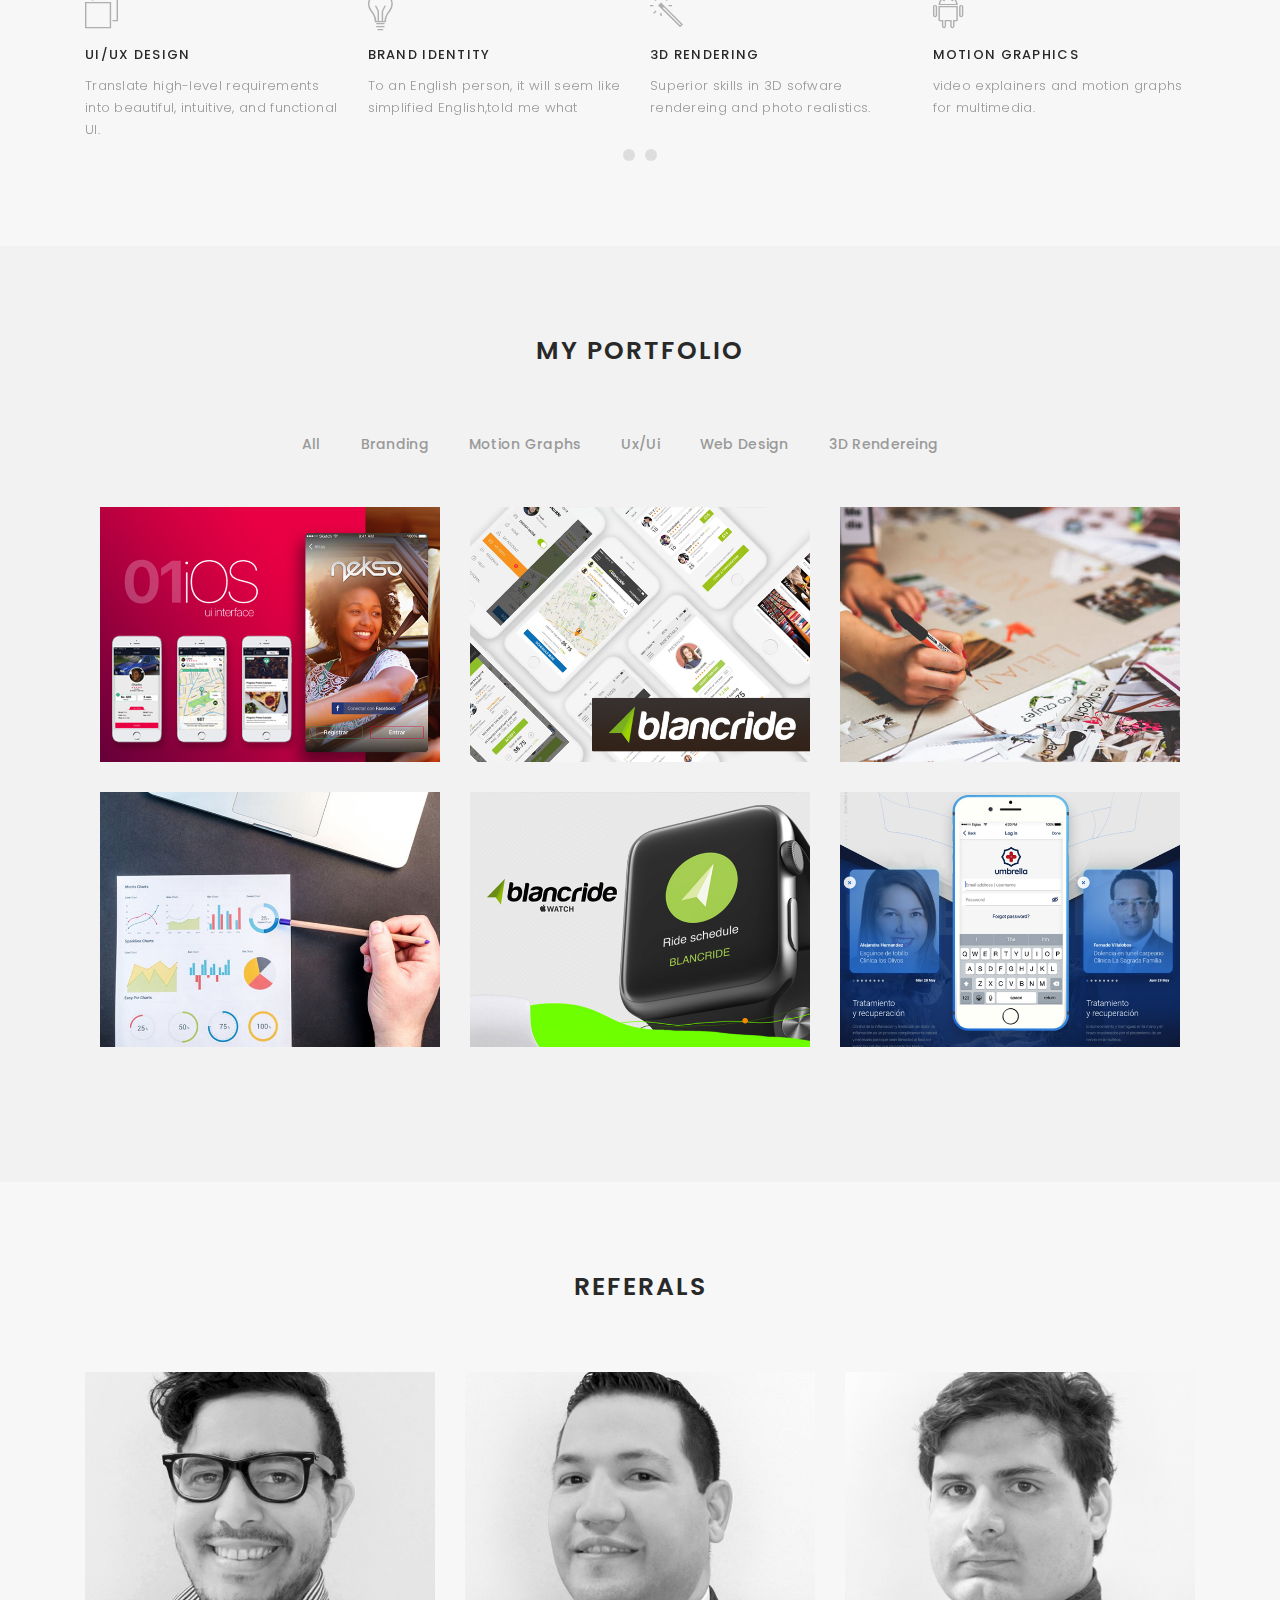
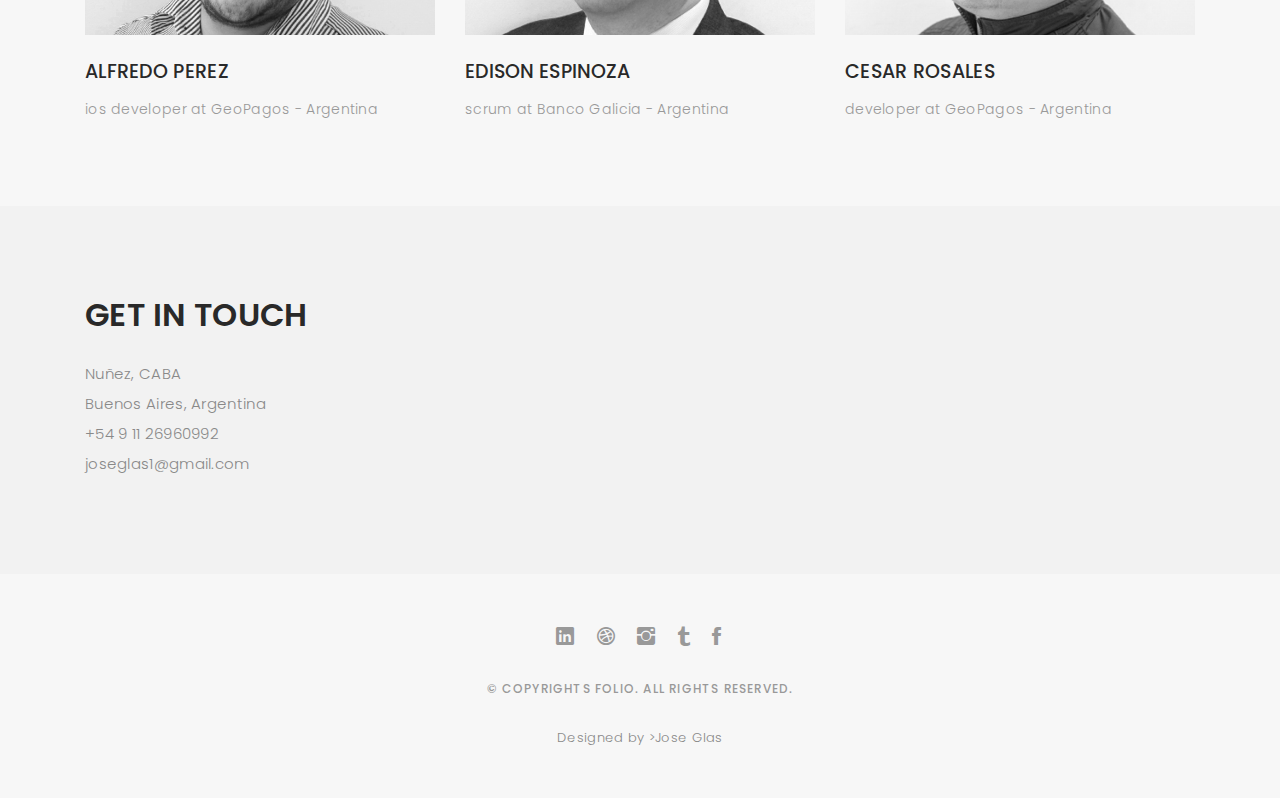
==== commit e6f7d1ca: "icons" ====
--- a/index.html
+++ b/index.html
@@ -75,12 +75,11 @@
         <p>designer, 3D, motion graphics</p>
 
         <ul class="list-unstyled list-social">
+          <li><a href="#"><i class="ion-social-linkedin"></i></a></li>
+          <li><a href="#"><i class="ion-social-dribbble"></i></a></li>
+          <li><a href="#"><i class="ion-social-instagram"></i></a></li>
+          <li><a href="#"><i class="ion-social-twitter"></i></a></li>
           <li><a href="#"><i class="ion-social-facebook"></i></a></li>
-          <li><a href="#"><i class="ion-social-twitter"></i></a></li>
-          <li><a href="#"><i class="ion-social-instagram"></i></a></li>
-          <li><a href="#"><i class="ion-social-googleplus"></i></a></li>
-          <li><a href="#"><i class="ion-social-tumblr"></i></a></li>
-          <li><a href="#"><i class="ion-social-dribbble"></i></a></li>
         </ul>
       </div>
     </div>
@@ -396,12 +395,11 @@
       <div class="socials-media text-center">
 
         <ul class="list-unstyled">
+          <li><a href="#"><i class="ion-social-linkedin"></i></a></li>
+          <li><a href="#"><i class="ion-social-dribbble"></i></a></li>
+          <li><a href="#"><i class="ion-social-instagram"></i></a></li>
+          <li><a href="#"><i class="ion-social-tumblr"></i></a></li>
           <li><a href="#"><i class="ion-social-facebook"></i></a></li>
-          <li><a href="#"><i class="ion-social-twitter"></i></a></li>
-          <li><a href="#"><i class="ion-social-instagram"></i></a></li>
-          <li><a href="#"><i class="ion-social-googleplus"></i></a></li>
-          <li><a href="#"><i class="ion-social-tumblr"></i></a></li>
-          <li><a href="#"><i class="ion-social-dribbble"></i></a></li>
         </ul>
 
       </div>
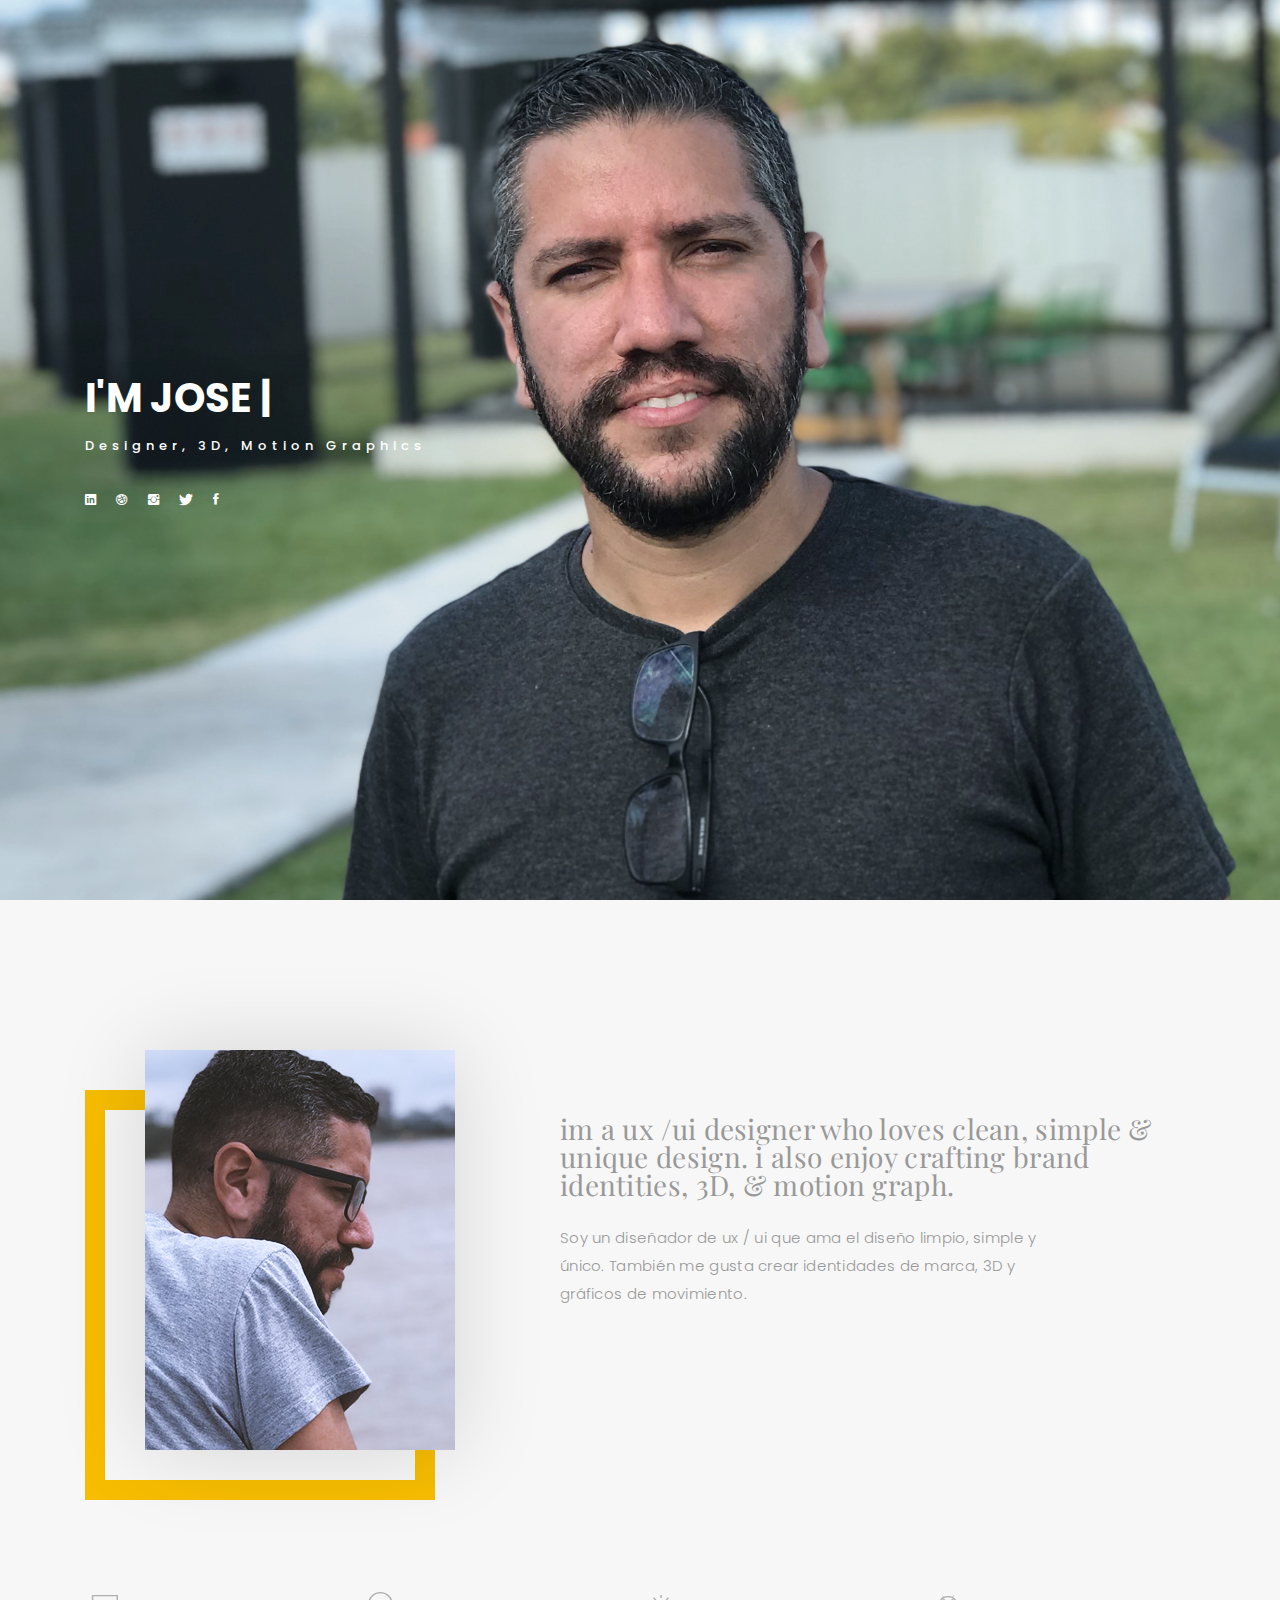
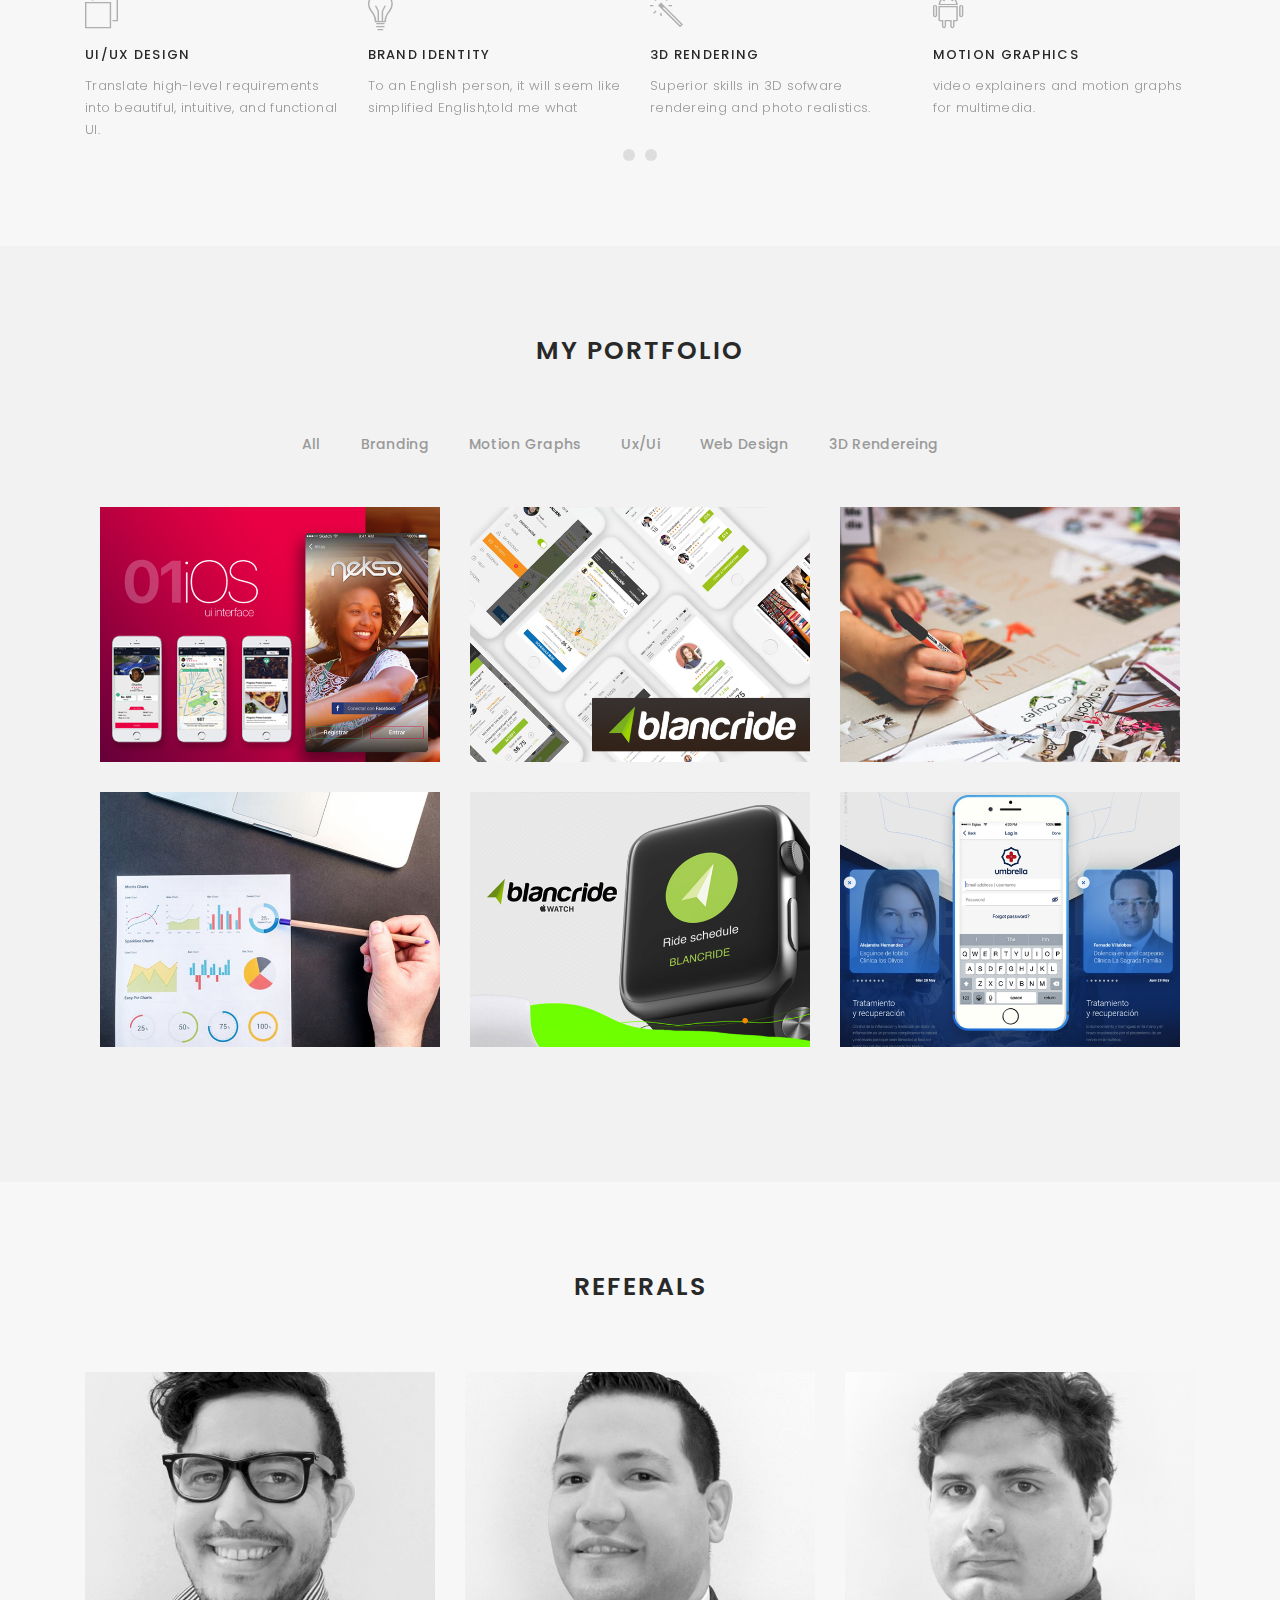
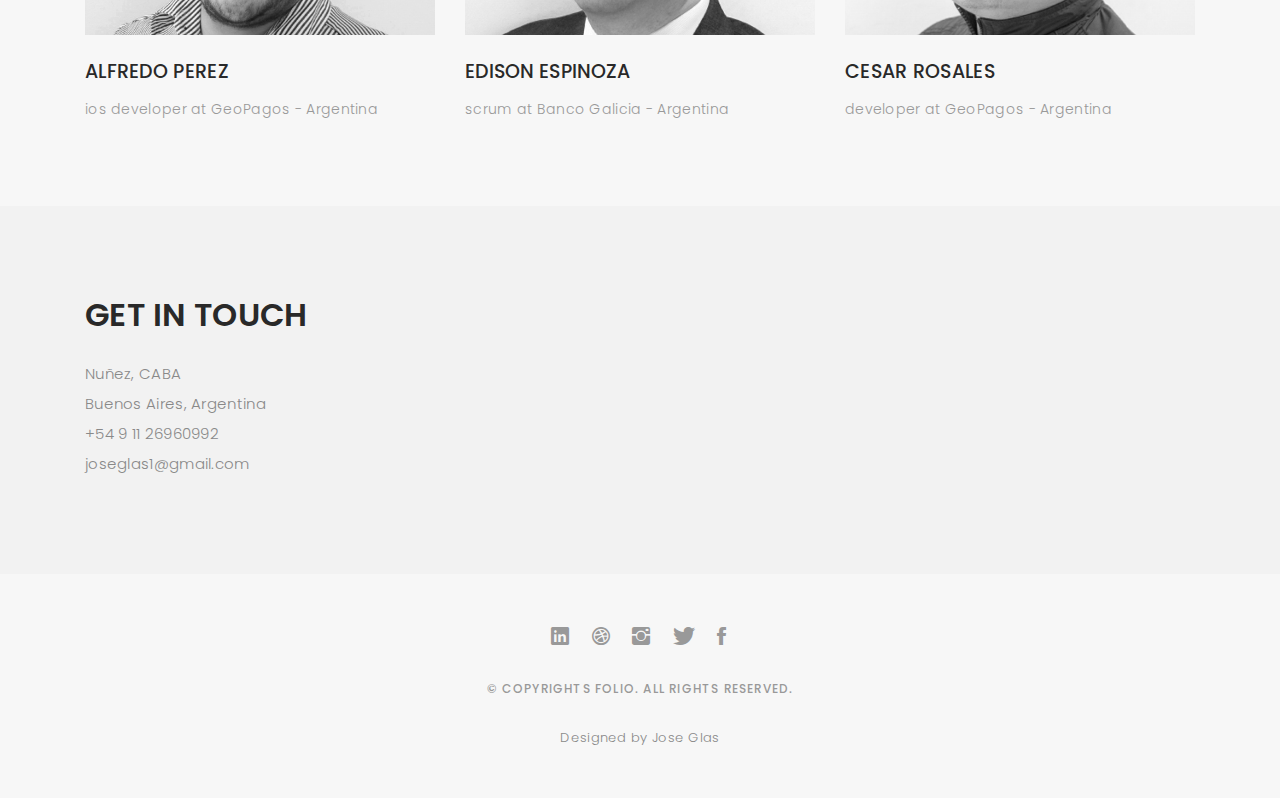
==== commit 57b0b7d1: "1" ====
--- a/index.html
+++ b/index.html
@@ -328,7 +328,7 @@
           <div class="col-lg-6">
             <div class="contact-contact">
 
-              <h2 class="mb-30">GET IN TOUCH</h2>
+             <h2 class="mb-30">GET IN TOUCH</h2>
 
               <ul class="contact-details">
                 <li><span>Nuñez, CABA</span></li>
@@ -398,7 +398,7 @@
           <li><a href="#"><i class="ion-social-linkedin"></i></a></li>
           <li><a href="#"><i class="ion-social-dribbble"></i></a></li>
           <li><a href="#"><i class="ion-social-instagram"></i></a></li>
-          <li><a href="#"><i class="ion-social-tumblr"></i></a></li>
+          <li><a href="#"><i class="ion-social-twitter"></i></a></li>
           <li><a href="#"><i class="ion-social-facebook"></i></a></li>
         </ul>
 
@@ -413,7 +413,7 @@
           Licensing information: https://bootstrapmade.com/license/
           Purchase the pro version with working PHP/AJAX contact form: https://bootstrapmade.com/buy/?theme=Folio
         -->
-        Designed by >Jose Glas</a>
+        Designed by Jose Glas
       </div>
 
     </div>
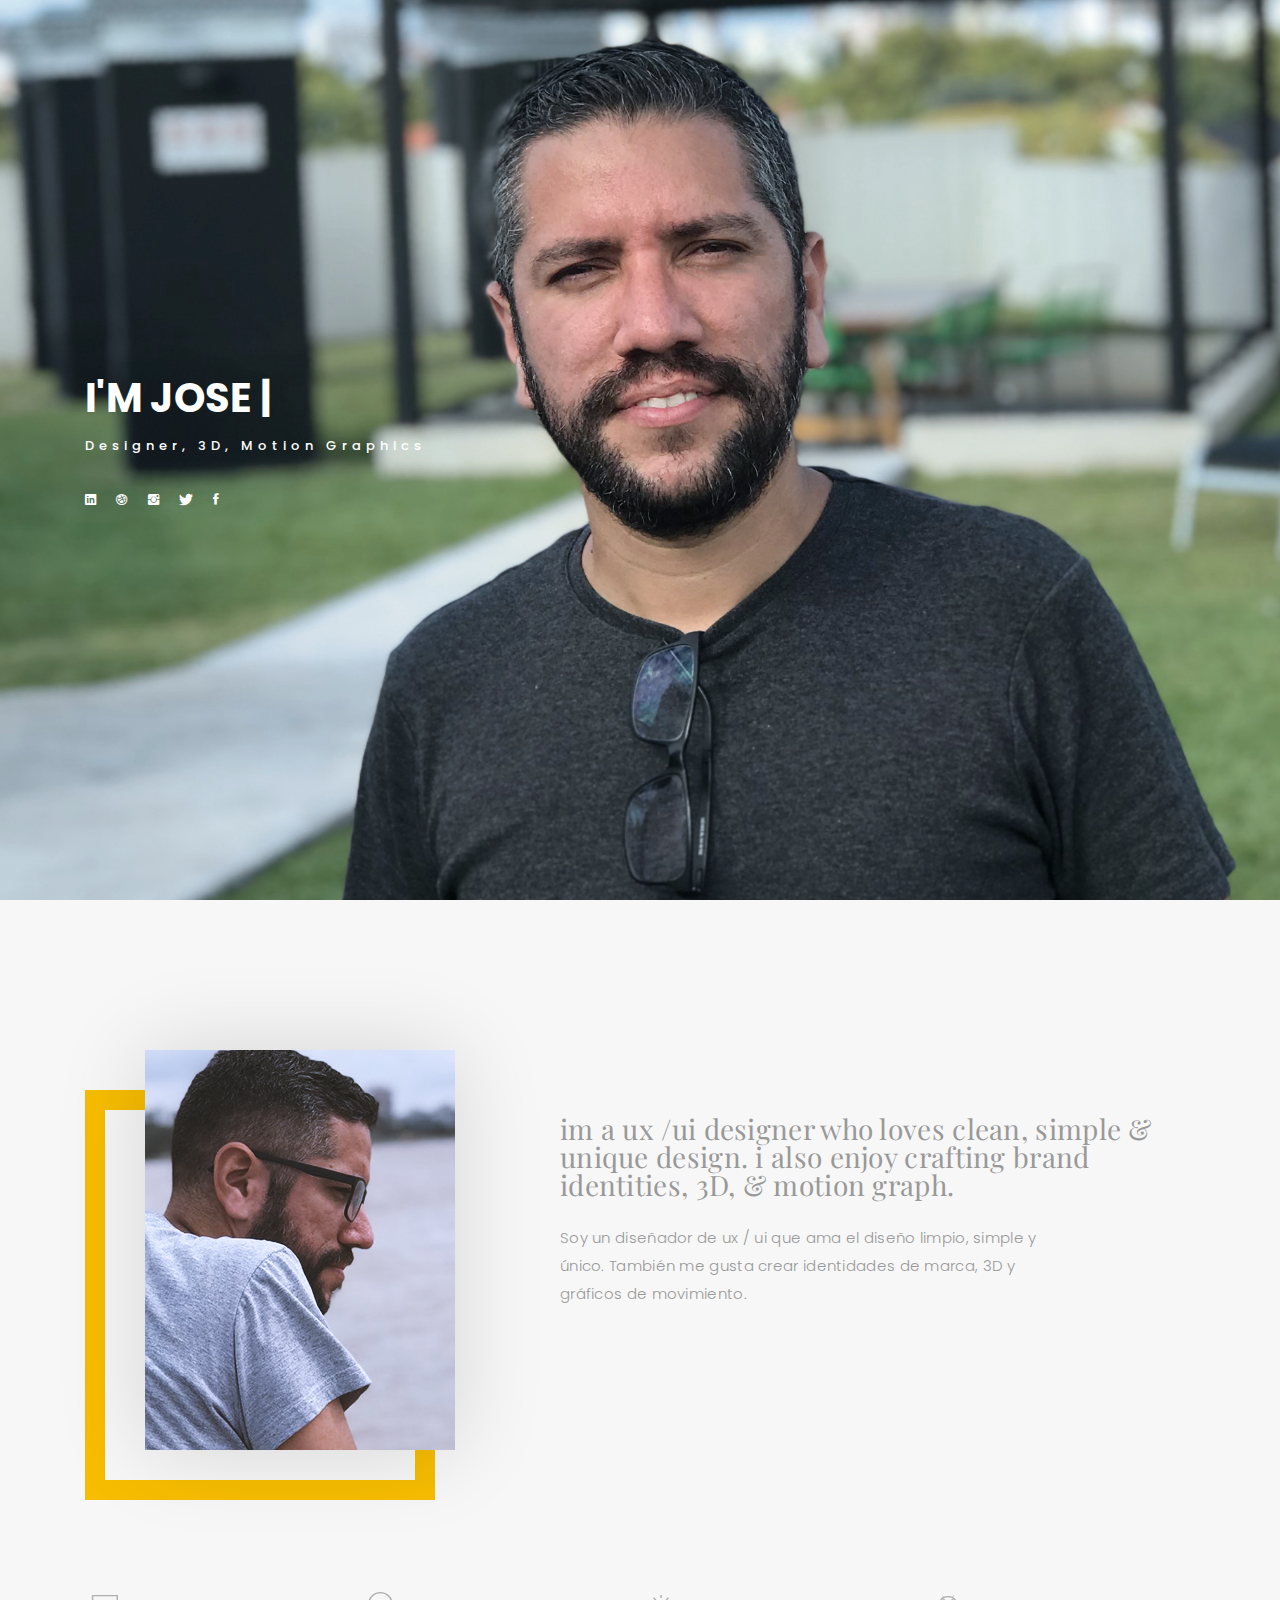
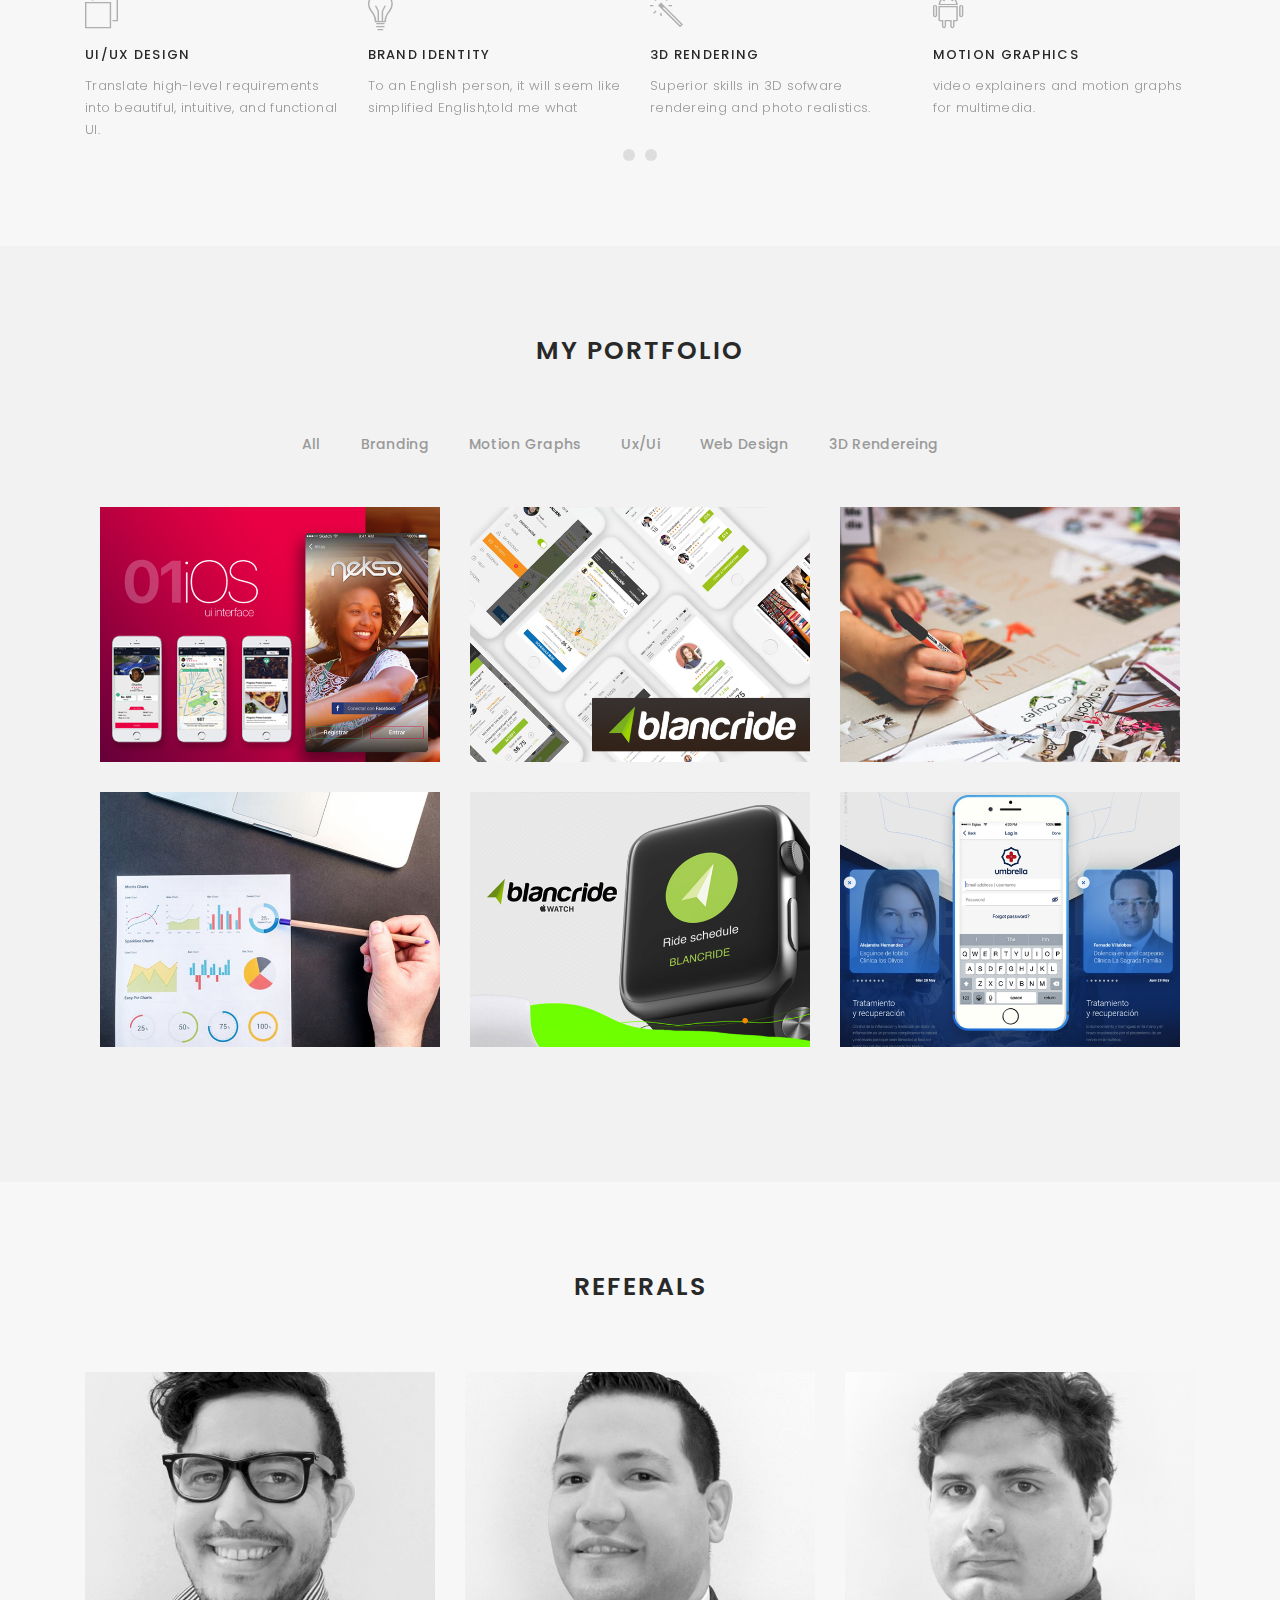
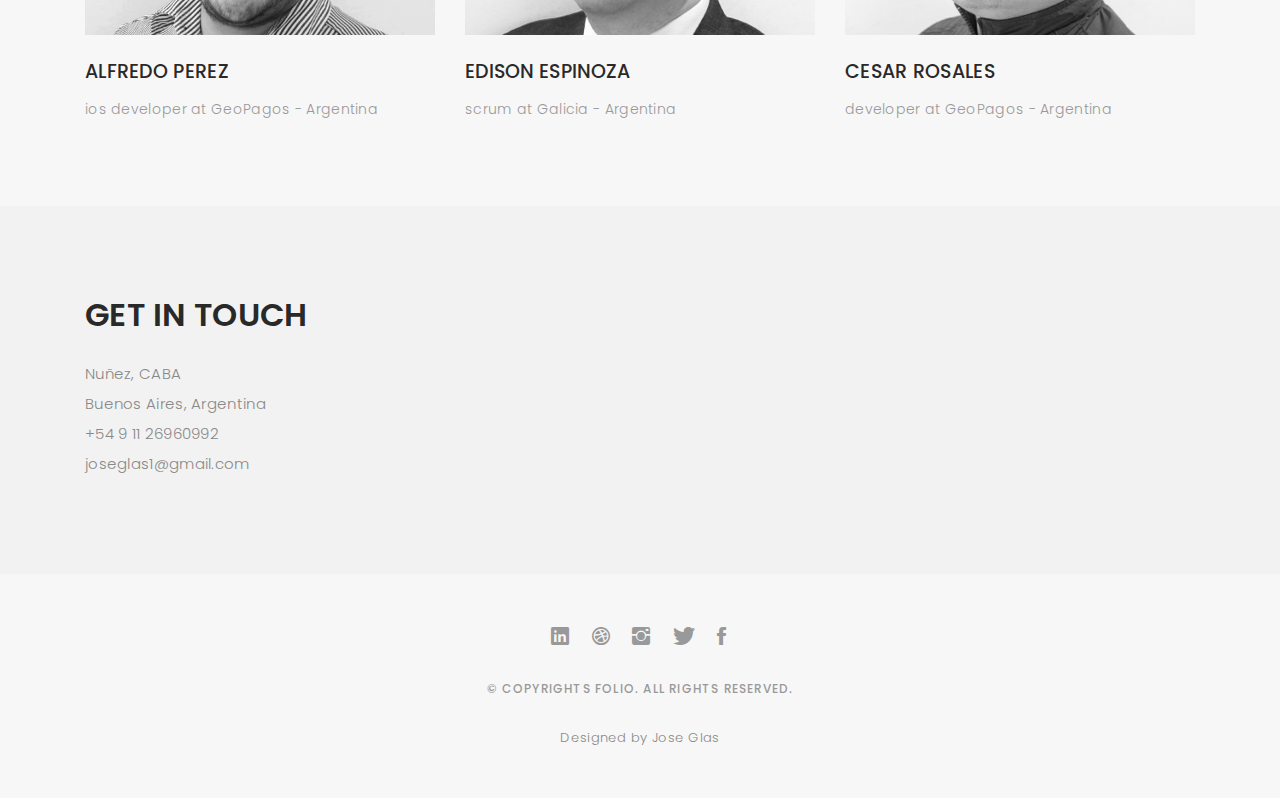
==== commit bde53e88: "8" ====
--- a/index.html
+++ b/index.html
@@ -287,7 +287,7 @@
               <div class="journal-txt">
 
                 <h4><a href="blog-single.html">EDISON ESPINOZA</a></h4>
-                <p class="separator">scrum at Banco Galicia - Argentina
+                <p class="separator">scrum at Galicia - Argentina
                 </p>
 
               </div>
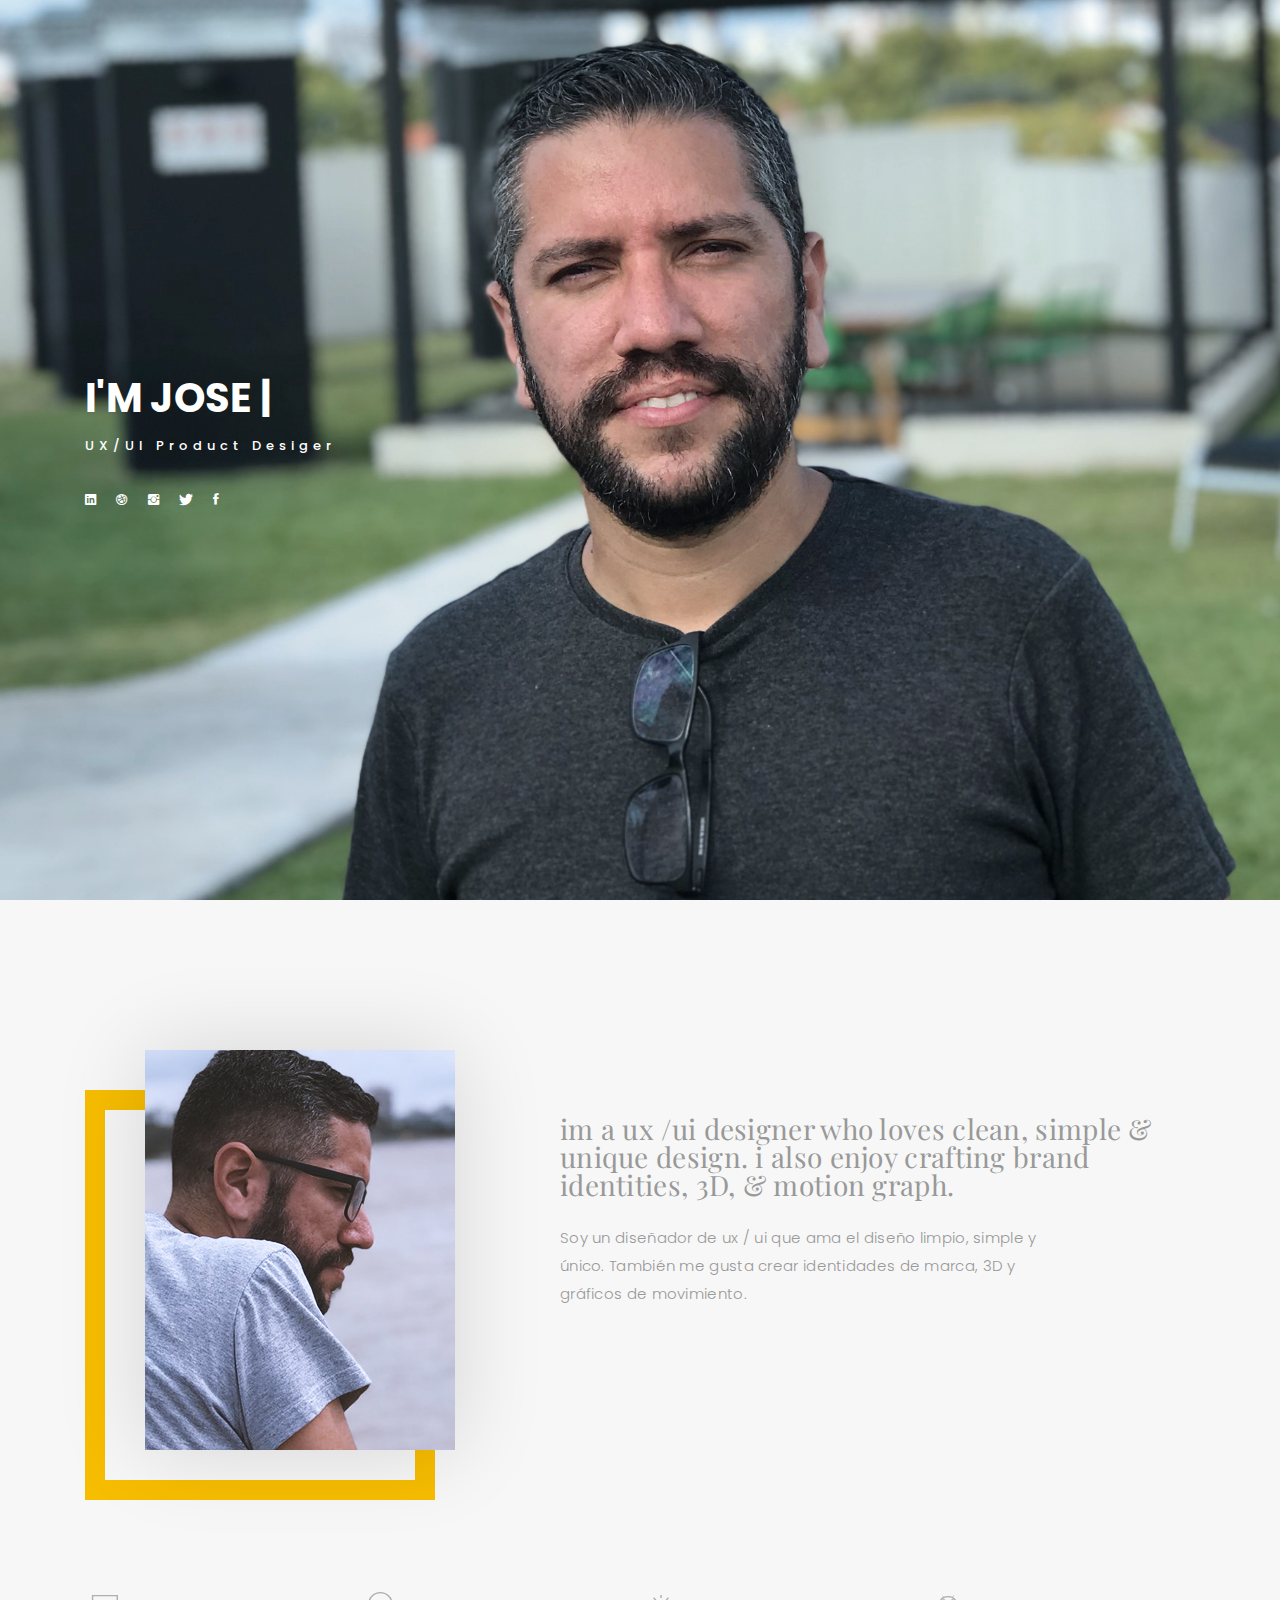
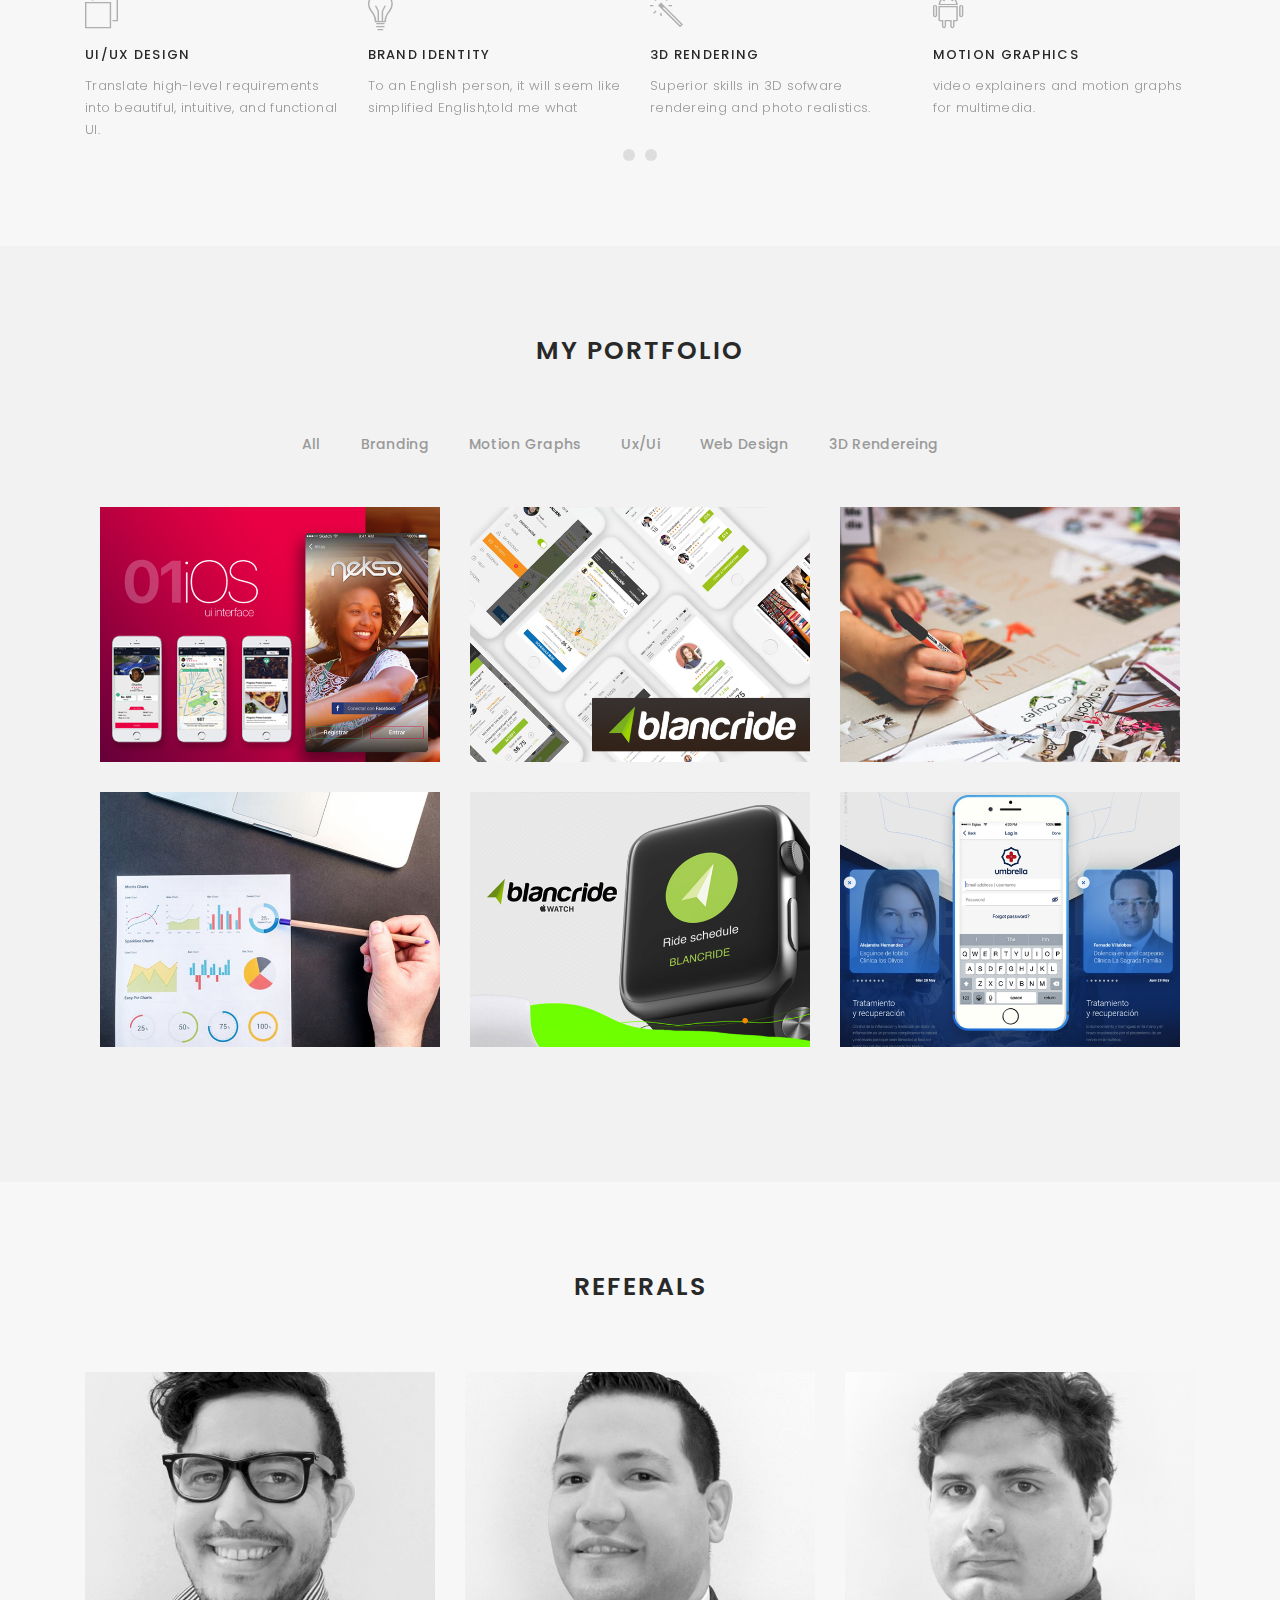
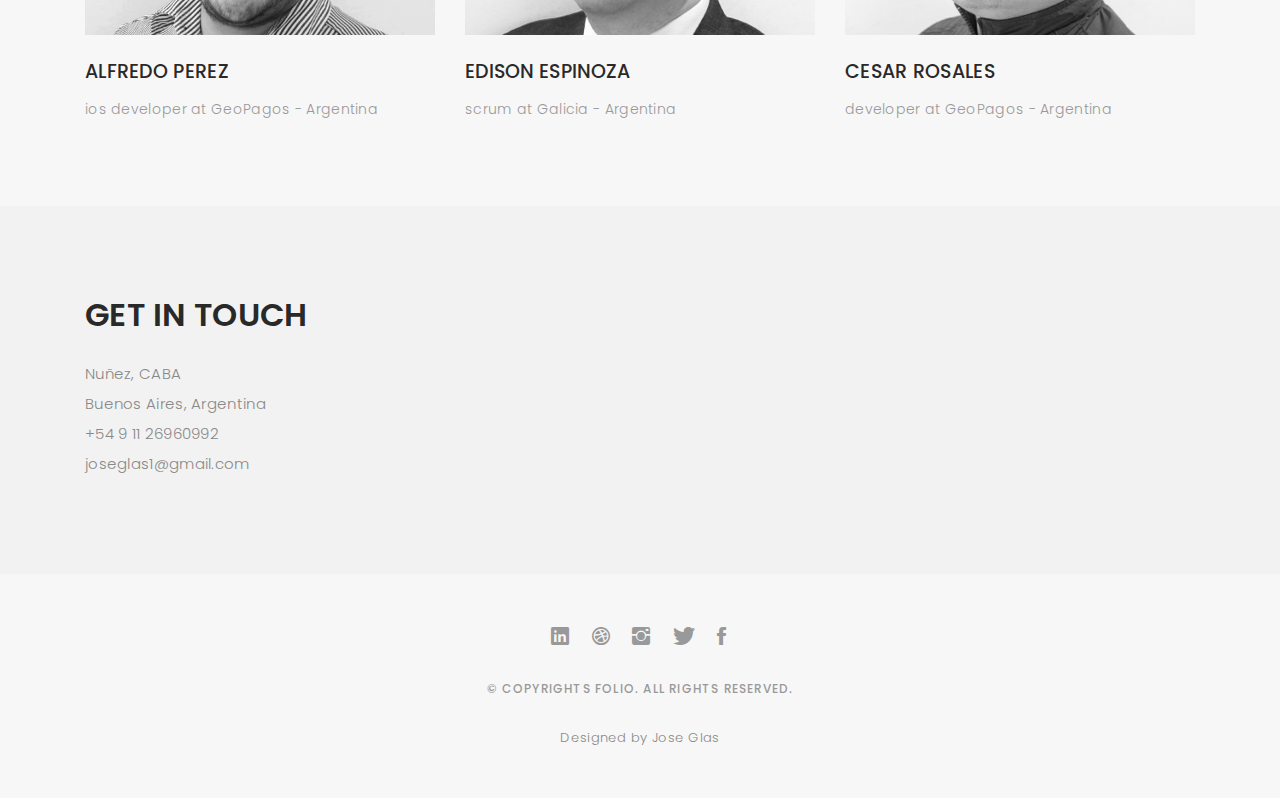
==== commit 1257225e: "9" ====
--- a/index.html
+++ b/index.html
@@ -72,7 +72,7 @@
     <div class="container">
       <div class="header-content">
         <h1>I'm <span class="typed"></span></h1>
-        <p>designer, 3D, motion graphics</p>
+        <p>UX/UI Product Desiger</p>
 
         <ul class="list-unstyled list-social">
           <li><a href="#"><i class="ion-social-linkedin"></i></a></li>
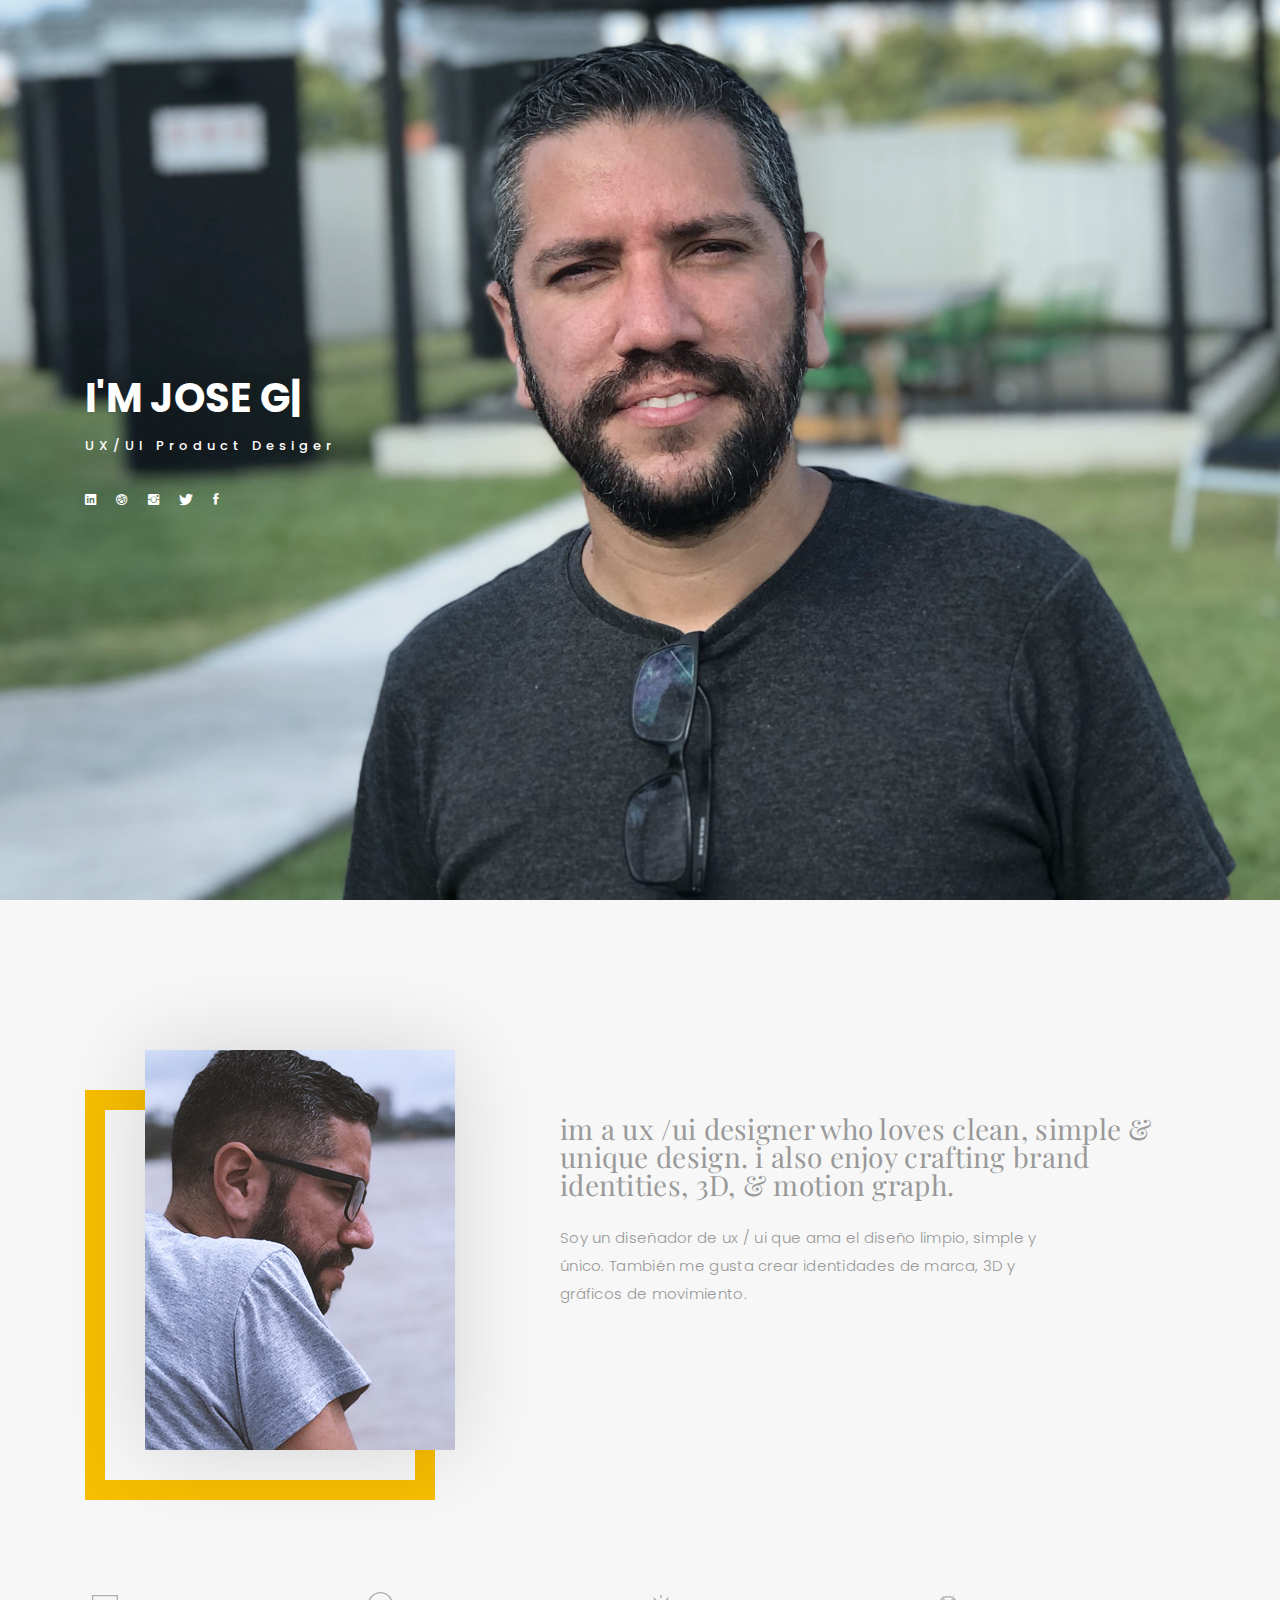
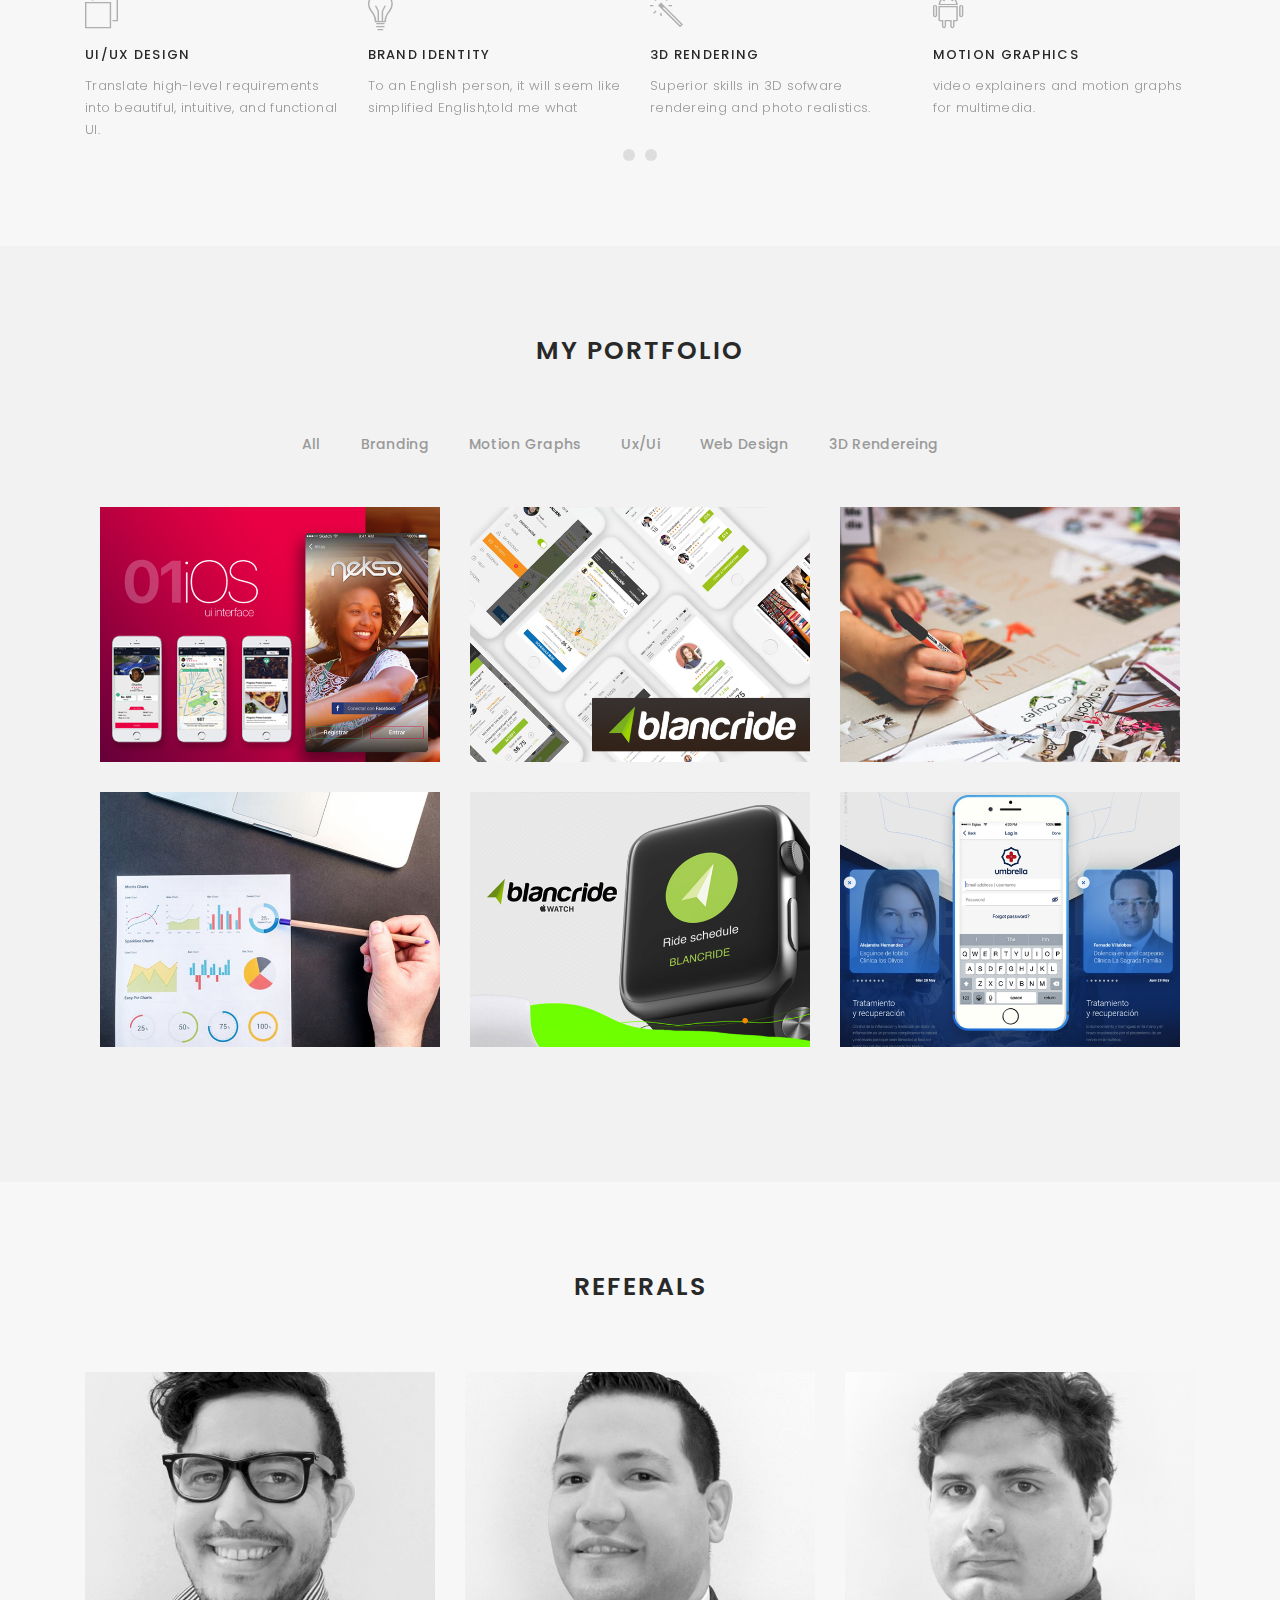
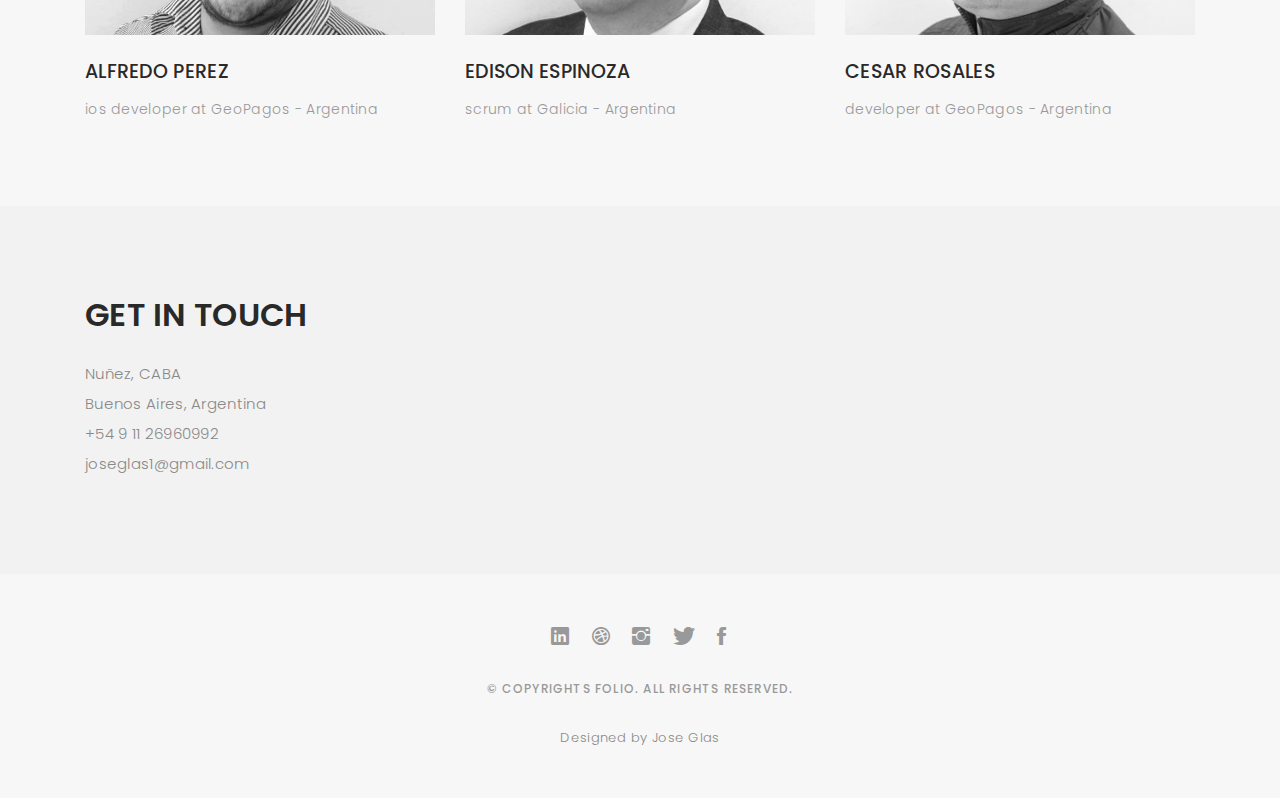
==== commit c31dcd1c: "1" ====
--- a/index.html
+++ b/index.html
@@ -9,6 +9,17 @@
   <title>Jose Glas - ::UX/UI::</title>
   <meta content="" name="keywords">
   <meta content="" name="description">
+  <!-- Global site tag (gtag.js) - Google Analytics -->
+<script async src="https://www.googletagmanager.com/gtag/js?id=UA-135507187-1"></script>
+<script>
+  window.dataLayer = window.dataLayer || [];
+  function gtag(){dataLayer.push(arguments);}
+  gtag('js', new Date());
+
+  gtag('config', 'UA-135507187-1');
+</script>
+
+
 
   <!-- Google Fonts -->
   <link href="https://fonts.googleapis.com/css?family=Poppins:300,300i,400,400i,500,500i,600,600i,700,700i|Playfair+Display:400,400i,700,700i,900,900i" rel="stylesheet">
@@ -156,7 +167,7 @@
           <div class="services-block">
 
             <i class="ion-ios-analytics-outline"></i>
-            <span>INDUSTRIAL DESIGN</span>
+            <span>ANALYTICS</span>
             <p class="separator"> Pieces of visual design prototypes and more. </p>
 
           <!-- </div>
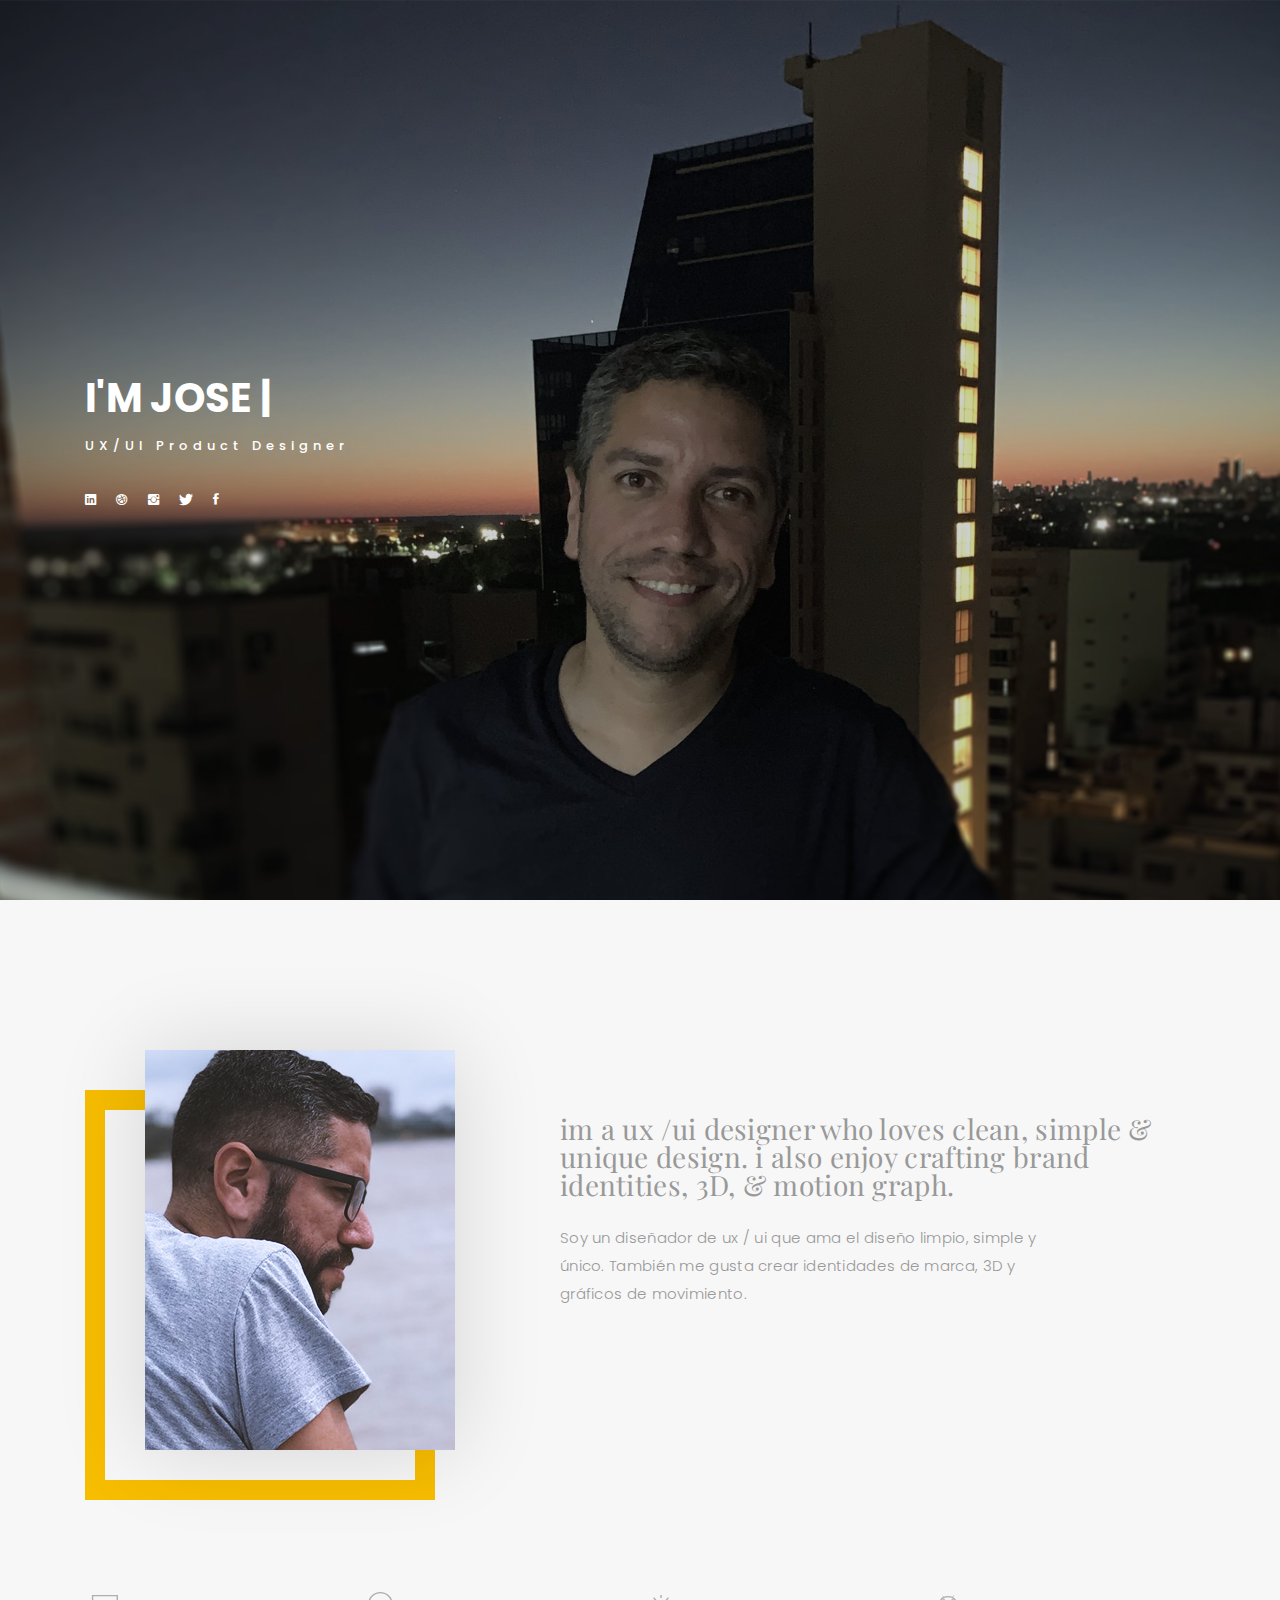
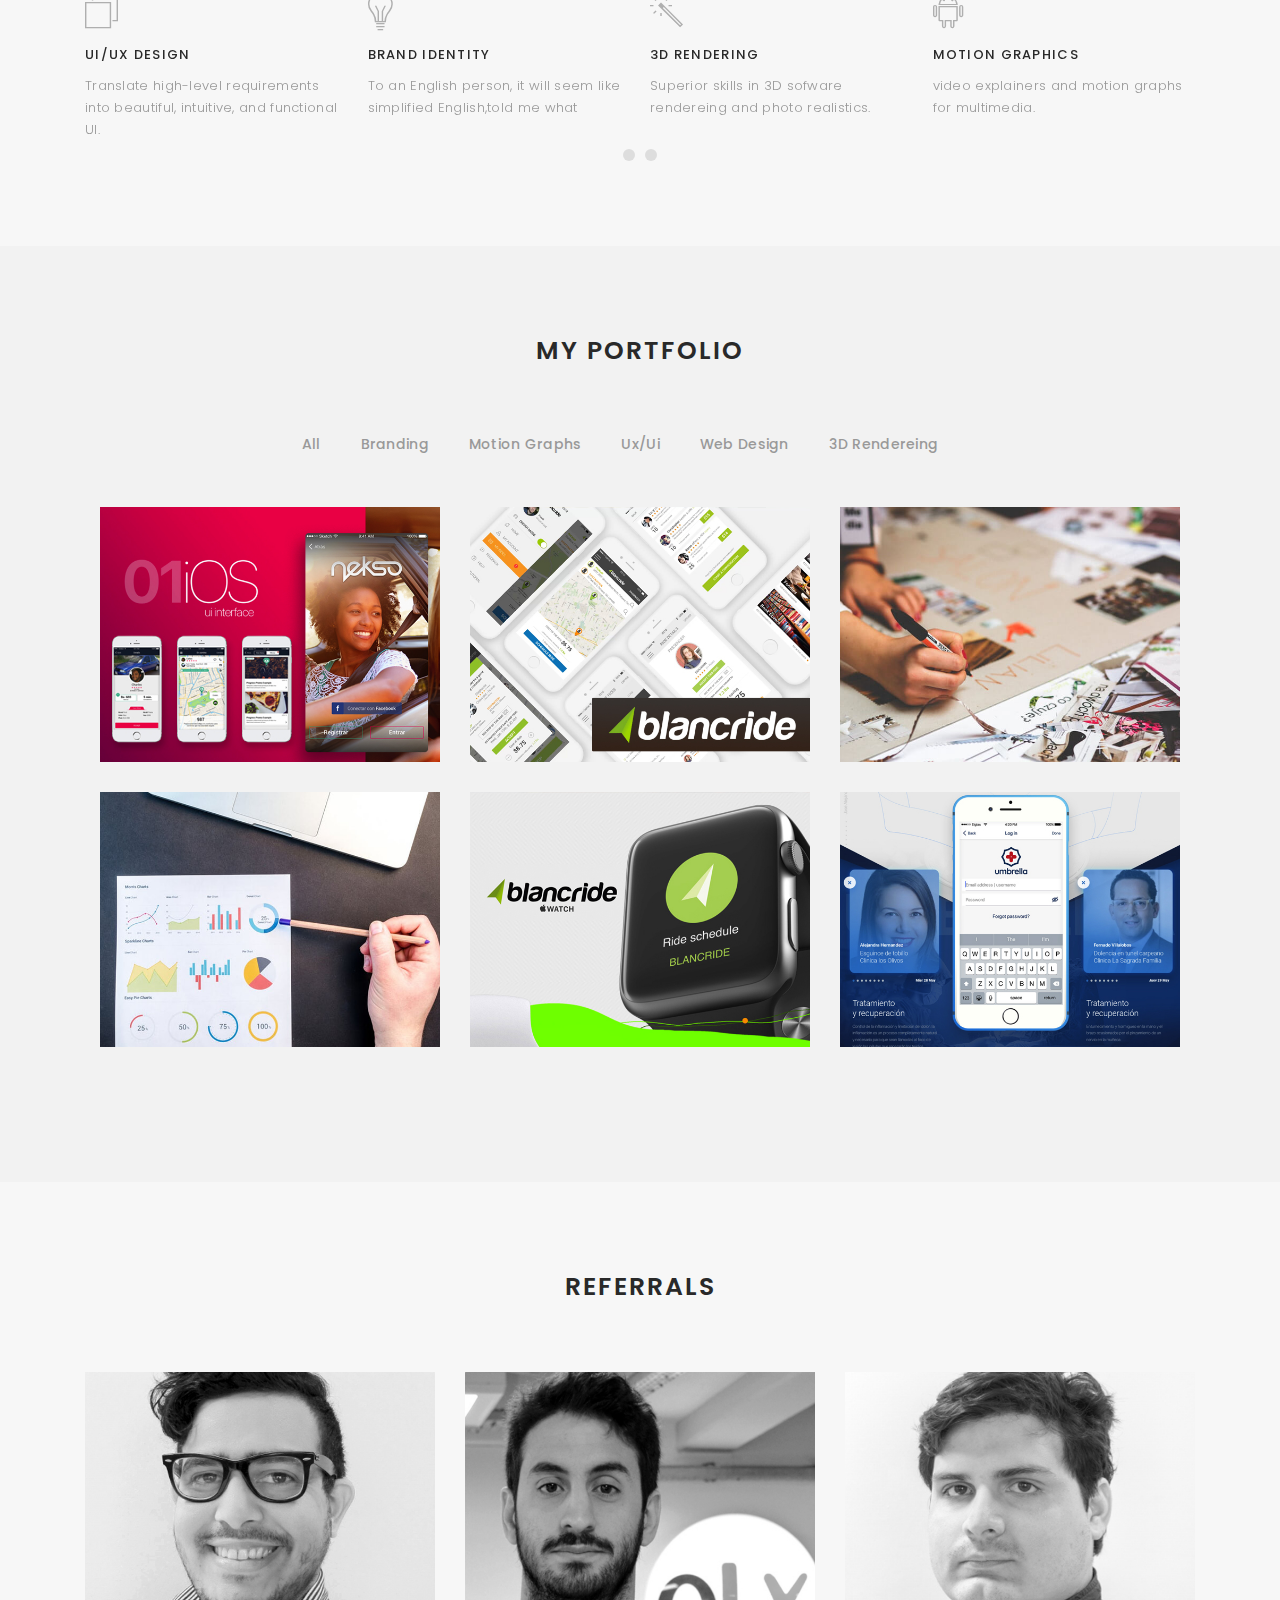
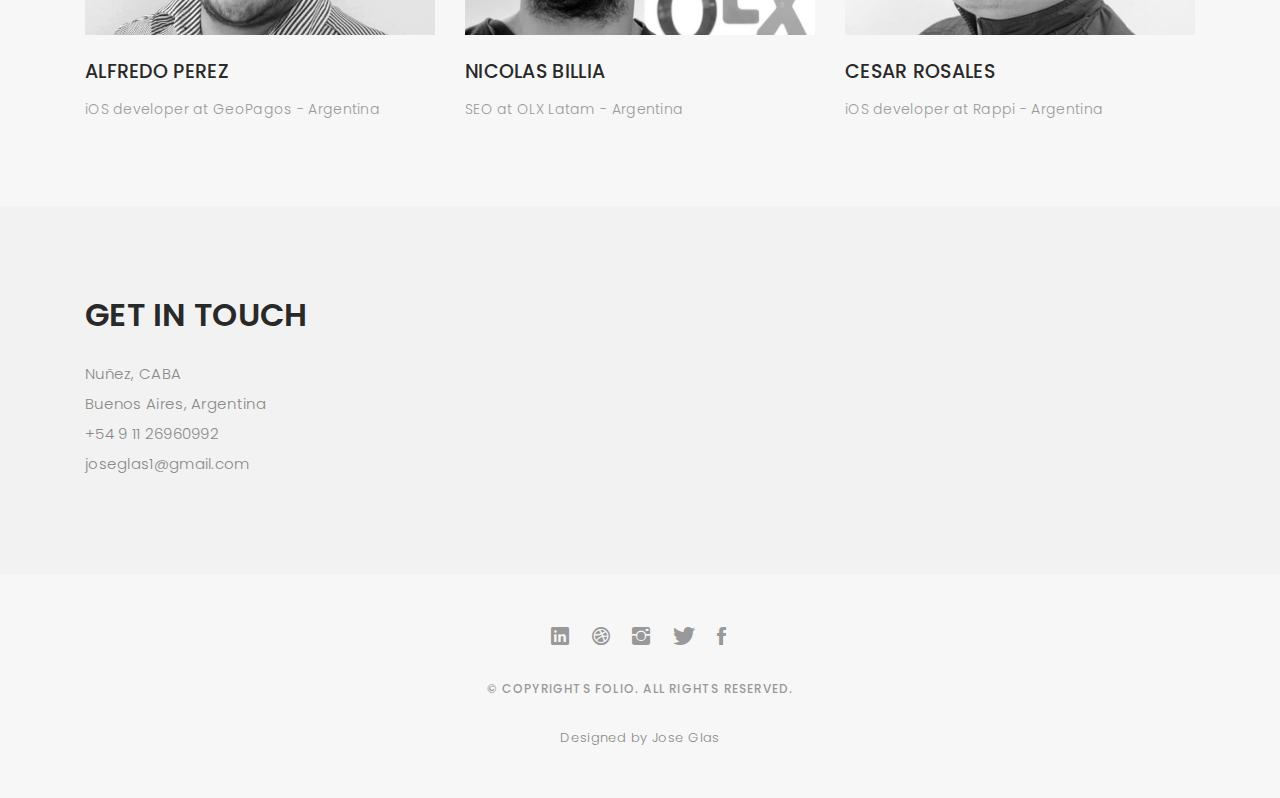
==== commit 47397391: "2" ====
--- a/index.html
+++ b/index.html
@@ -67,7 +67,7 @@
           <li><a href="#header" class="smoothScroll">Home</a></li>
           <li><a href="#about" class="smoothScroll">About</a></li>
           <li><a href="#portfolio" class="smoothScroll">Portfolio</a></li>
-          <li><a href="#journal" class="smoothScroll">Referals</a></li>
+          <li><a href="#journal" class="smoothScroll">Referrals</a></li>
           <li><a href="#contact" class="smoothScroll">Contact</a></li>
         </ul>
 
@@ -83,7 +83,7 @@
     <div class="container">
       <div class="header-content">
         <h1>I'm <span class="typed"></span></h1>
-        <p>UX/UI Product Desiger</p>
+        <p>UX/UI Product designer</p>
 
         <ul class="list-unstyled list-social">
           <li><a href="#"><i class="ion-social-linkedin"></i></a></li>
@@ -266,7 +266,7 @@
 
     <div class="container">
       <div class="section-title text-center">
-        <h2>REFERALS</h2>
+        <h2>REFERRALS</h2>
       </div>
     </div>
 
@@ -282,7 +282,7 @@
               <div class="journal-txt">
 
                 <h4><a href="blog-single.html">ALFREDO PEREZ</a></h4>
-                <p class="separator">ios developer at GeoPagos - Argentina
+                <p class="separator">iOS developer at GeoPagos - Argentina
                 </p>
 
               </div>
@@ -293,12 +293,12 @@
           <div class="col-lg-4 col-md-6">
             <div class="journal-info">
 
-              <a href="blog-single.html"><img src="images/blog-post-2.jpg" class="img-responsive" alt="img"></a>
+              <a href="blog-single.html"><img src="images/thumbnail_Referal_2_BW.png" class="img-responsive" alt="img"></a>
 
               <div class="journal-txt">
 
-                <h4><a href="blog-single.html">EDISON ESPINOZA</a></h4>
-                <p class="separator">scrum at Galicia - Argentina
+                <h4><a href="blog-single.html">NICOLAS BILLIA</a></h4>
+                <p class="separator">SEO at OLX Latam - Argentina
                 </p>
 
               </div>
@@ -314,7 +314,7 @@
               <div class="journal-txt">
 
                 <h4><a href="blog-single.html">CESAR ROSALES</a></h4>
-                <p class="separator">developer at GeoPagos - Argentina
+                <p class="separator">iOS developer at Rappi - Argentina
                 </p>
 
               </div>
--- a/css/style.css
+++ b/css/style.css
@@ -91,13 +91,13 @@
 }
 
 ::-moz-selection {
-  background: f7bd01e;
-  color: #fff;
+  background: FDDF05;
+  color: #F20A0A;
 }
 
 ::selection {
-  background: f7bd01e;
-  color: #fff;
+  background: #FDDF05;
+  color: #000000;
 }
 
 .btn {
@@ -240,7 +240,7 @@
 /*-----------------------------------------------------------------------------------*/
 
 #header {
-  background: url("../images/home-bg.jpg") repeat scroll center center / cover;
+  background: url("../images/home-bg2.jpg") repeat scroll center center / cover;
   height: 100vh;
   width: 100%;
 }
